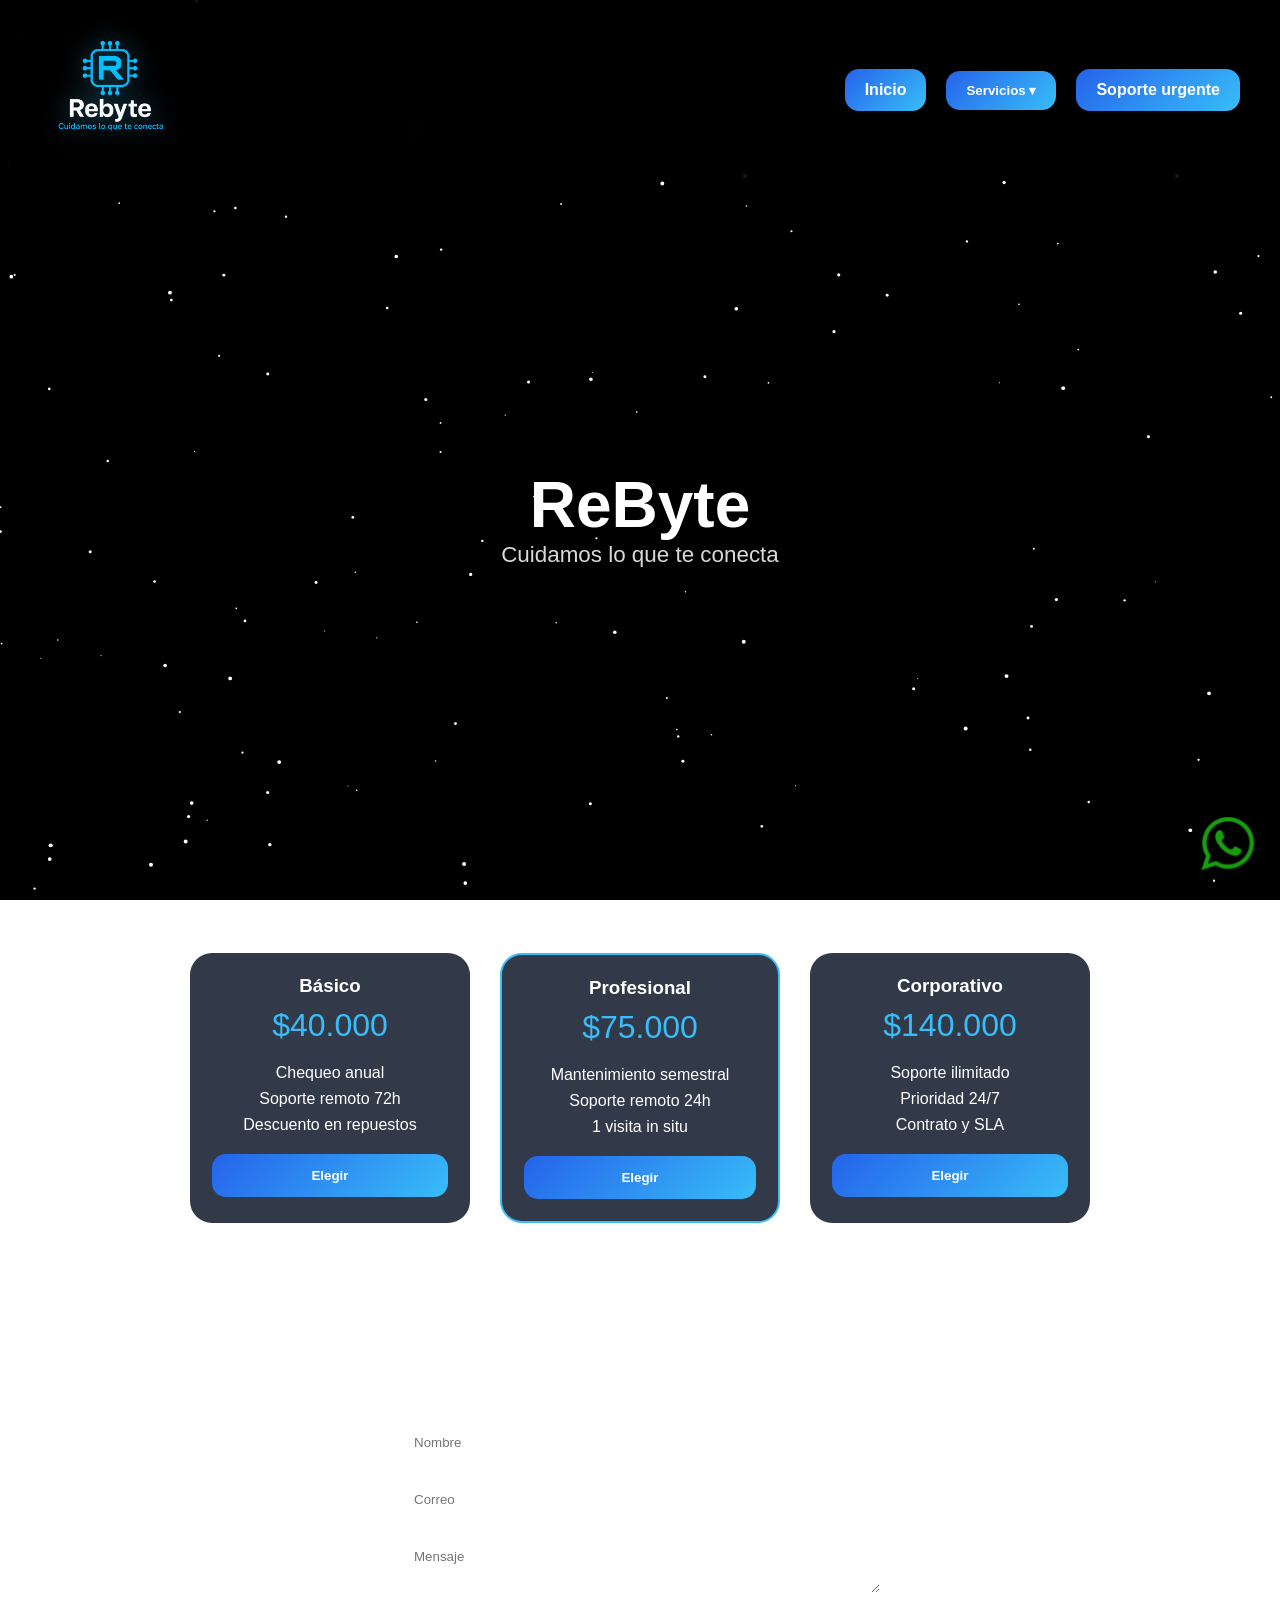
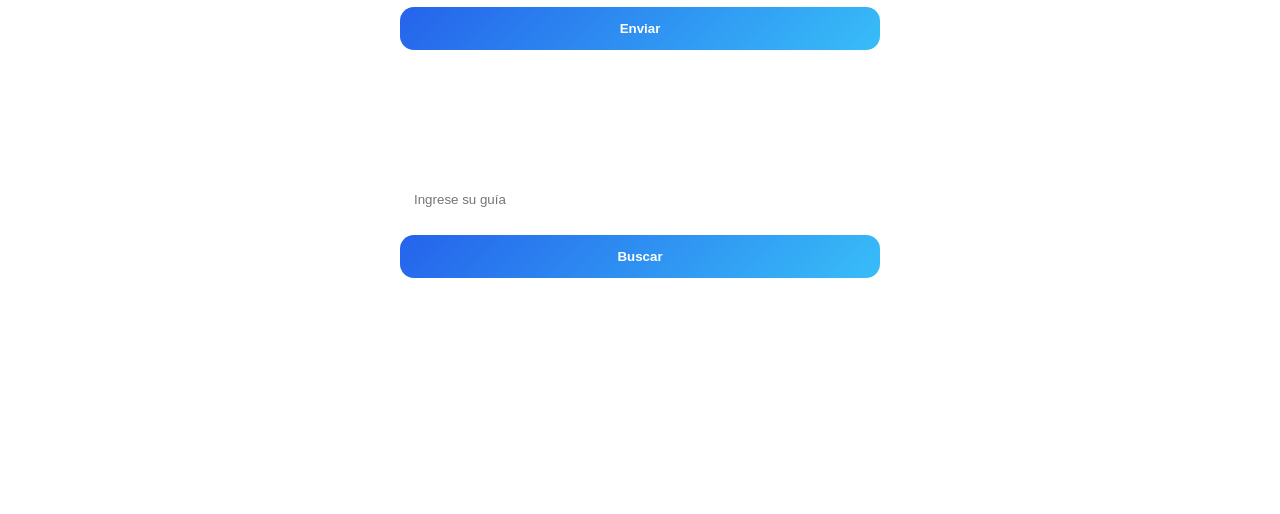
==== index.html @ 3ede8c84 "Actualización diseño 13" ====
<!DOCTYPE html>
<html lang="es">
<head>
  <meta charset="UTF-8">
  <title>ReByte | Soporte Técnico</title>
  <meta name="viewport" content="width=device-width, initial-scale=1.0">

  <!-- CSS -->
  <link rel="stylesheet" href="css/styles.css">
</head>

<!-- MODAL PLAN -->
<div id="planModal" class="modal">
  <div class="modal-content">
    <span class="close" onclick="closePlan()">&times;</span>

    <h2 id="planTitle"></h2>
    <p id="planDescription"></p>

    <ul id="planFeatures"></ul>

    <a id="planWhatsapp" class="btn modal-btn" target="_blank">
      Contactar por WhatsApp
    </a>
  </div>
</div>
<body>

  <!-- Fondo estrellas -->
  <canvas id="stars"></canvas>

  <!-- HEADER -->
  <header>
    <div class="logo-container">
      <img src="assets/img/logo.png" alt="ReByte logo" class="logo">
    </div>

    <nav class="nav">
      <a href="#inicio">Inicio</a>

      <div class="dropdown">
        <button class="dropbtn">Servicios ▾</button>
        <div class="dropdown-content">
          <a href="#planes">Planes</a>
          <a href="#contacto">Contacto</a>
        </div>
      </div>

      <a href="#contacto" class="btn-nav">Soporte urgente</a>
    </nav>
  </header>

  <!-- HERO -->
  <section class="hero" id="inicio">
    <h1>ReByte</h1>
    <p>Cuidamos lo que te conecta</p>
  </section>

  <!-- PLANES -->
  <section id="planes" class="planes">
    <h2>Planes</h2>

    <div class="planes-grid">
      <div class="plan-card">
        <h3>Básico</h3>
        <span class="price">$40.000</span>
        <ul>
          <li>Chequeo anual</li>
          <li>Soporte remoto 72h</li>
          <li>Descuento en repuestos</li>
        </ul>
        <button class="btn" onclick="openPlan('Básico')">Elegir</button>
      </div>

      <div class="plan-card destacado">
        <h3>Profesional</h3>
        <span class="price">$75.000</span>
        <ul>
          <li>Mantenimiento semestral</li>
          <li>Soporte remoto 24h</li>
          <li>1 visita in situ</li>
        </ul>
        <button class="btn" onclick="openPlan('Profesional')">Elegir</button>
        </div>

      <div class="plan-card">
        <h3>Corporativo</h3>
        <span class="price">$140.000</span>
        <ul>
          <li>Soporte ilimitado</li>
          <li>Prioridad 24/7</li>
          <li>Contrato y SLA</li>
        </ul>
        <button class="btn" onclick="openPlan('Corporativo')">Elegir</button>
      </div>
    </div>
  </section>

  <!-- CONTACTO -->
  <section id="contacto" class="contacto">
    <h2>Contáctanos</h2>
<form 
  class="contact-form"
  id="contactForm"
  action="https://script.google.com/macros/s/AKfycbznFZ5IXGr4qx4X-y6pjgLM0OGYSg2jkeQJlRvLf9Nww3wWNXOTwsejCGO0tAHYBpuh-A/exec"
  method="POST"
  target="hiddenFrame"
>
  <input type="text" name="nombre" placeholder="Nombre" required>
  <input type="email" name="correo" placeholder="Correo" required>
  <textarea name="mensaje" placeholder="Mensaje"></textarea>
  <button class="btn">Enviar</button>
</form>

<iframe name="hiddenFrame" style="display:none;"></iframe>

<div id="formRespuesta"></div>

<section class="contacto">
  <h2>Consultar mantenimiento</h2>

  <div class="contact-form">
    <input id="guiaInput" placeholder="Ingrese su guía">
    <button class="btn" onclick="buscarGuia()">Buscar</button>
  </div>

  <div id="resultadoGuia"></div>

  <!-- IFRAME INVISIBLE PARA CONSULTAR API -->
  <iframe id="apiFrame" style="display:none;"></iframe>

</section>



  </section>

<a href="https://wa.me/573125710763" 
   class="whatsapp-float" 
   target="_blank" 
   aria-label="WhatsApp">
  <img src="assets/img/whatsapp.png" alt="WhatsApp" width="55">
</a>



<footer class="site-footer">
  <p>© 2026 – Servicios tecnológicos | Automatización · Desarrollo · Soporte</p>
  <p>Bogotá – Colombia</p>
</footer>

  <!-- JS -->
  <script src="js/main.js"></script>
</body>
</html>
---- css/styles.css ----
* {
  margin: 0;
  padding: 0;
  box-sizing: border-box;
  font-family: 'Segoe UI', sans-serif;
}

html, body {
  background: transparent;
  color: white;
  overflow-x: hidden;
}

/* Fondo estrellas */

#stars {
  position: fixed;
  inset: 0;
  z-index: -1;   /* 🔥 ESTO ES CLAVE */
  pointer-events: none;
}



/* HEADER */
header {
  display: flex;
  justify-content: space-between;
  align-items: center;
  padding: 18px 40px;
  background: rgba(0,0,0,0.75);
  backdrop-filter: blur(12px);
  position: sticky;
  top: 0;
  z-index: 10;
}

.logo {
  height: 72px;
}

/* NAV */
.nav {
  display: flex;
  gap: 20px;
  align-items: center;
}

.nav a, .dropbtn {
  background: linear-gradient(135deg, #2563eb, #38bdf8);
  padding: 12px 20px;
  border-radius: 14px;
  color: white;
  text-decoration: none;
  border: none;
  cursor: pointer;
  font-weight: bold;
  transition: all .3s ease;
}

.nav a:hover, .dropbtn:hover {
  transform: translateY(-3px);
  box-shadow: 0 0 20px #38bdf8;
}

/* Dropdown */
.dropdown-content.show {
  display: block;
}

.dropdown-content {
  position: absolute;
  top: 55px;
  background: rgba(15,23,42,.95);
  border-radius: 14px;
  display: none;
  min-width: 160px;
  overflow: hidden;
}

.dropdown-content a {
  display: block;
  padding: 12px;
  background: none;
}

.dropdown:hover .dropdown-content {
  display: block;
}

/* HERO */
.hero {
  min-height: 75vh;
  display: flex;
  flex-direction: column;
  justify-content: center;
  align-items: center;
  text-align: center;
}

.hero h1 {
  font-size: 4rem;
}

.hero p {
  font-size: 1.4rem;
  opacity: .85;
}

/* PLANES */
.planes {
  padding: 70px 40px;
  text-align: center;
}

.planes-grid {
  display: flex;
  gap: 30px;
  justify-content: center;
  flex-wrap: wrap;
}

.plan-card {
  background: rgba(15,23,42,.85);
  padding: 22px;
  width: 280px;
  border-radius: 22px;
  transition: all .3s ease;
}

.plan-card:hover {
  transform: translateY(-10px);
  box-shadow: 0 0 40px rgba(56,189,248,.5);
}

.destacado {
  border: 2px solid #38bdf8;
}

.price {
  display: block;
  font-size: 2rem;
  color: #38bdf8;
  margin: 10px 0;
}

.plan-card ul {
  list-style: none;
  margin: 20px 0;
}

.plan-card li {
  margin: 8px 0;
}

/* BOTÓN */
.btn {
  width: 100%;
  padding: 14px;
  border-radius: 14px;
  border: none;
  background: linear-gradient(135deg, #2563eb, #38bdf8);
  color: white;
  font-weight: bold;
  cursor: pointer;
  transition: all .3s ease;
}

.btn:hover {
  transform: scale(1.05);
  box-shadow: 0 0 25px #38bdf8;
}

/* CONTACTO */
.contacto {
  padding: 100px 40px;
  text-align: center;
}

.contact-form {
  max-width: 480px;
  margin: auto;
  display: flex;
  flex-direction: column;
  gap: 14px;
}

input, textarea {
  padding: 14px;
  border-radius: 10px;
  border: none;
}

/* WhatsApp */
.whatsapp {
  position: fixed;
  bottom: 30px;
  right: 30px;
  background: #25D366;
  color: white;
  padding: 18px;
  border-radius: 50%;
  text-decoration: none;
  font-size: 22px;
  box-shadow: 0 0 20px #25D366;
}
header,
section,
.hero,
.planes,
.contacto {
  position: relative;
  z-index: 1;
}
.logo {
  height: 140px;
  width: auto;
  filter: drop-shadow(0 0 12px rgba(56,189,248,.5));
}

/* ===== MODAL PLAN ===== */
.modal {
  position: fixed;
  inset: 0;
  background: rgba(0,0,0,.55);
  backdrop-filter: blur(6px);
  display: none;
  align-items: center;
  justify-content: center;
  z-index: 20;
}

.modal-content {
  background: rgba(15,23,42,.9);
  border-radius: 22px;
  padding: 35px;
  width: 90%;
  max-width: 420px;
  box-shadow: 0 0 40px rgba(56,189,248,.4);
  animation: modalIn .3s ease;
}

@keyframes modalIn {
  from {
    transform: scale(.9);
    opacity: 0;
  }
  to {
    transform: scale(1);
    opacity: 1;
  }
}

.modal-content h2 {
  margin-bottom: 10px;
}

.modal-content p {
  opacity: .85;
  margin-bottom: 15px;
}

.modal-content ul {
  list-style: none;
  margin-bottom: 20px;
}

.modal-content li {
  margin: 6px 0;
}

.close {
  position: absolute;
  top: 18px;
  right: 22px;
  font-size: 26px;
  cursor: pointer;
}

.modal-btn {
  text-align: center;
  display: block;
}
.plan-desc {
  font-size: 0.95rem;
  opacity: 0.85;
  margin: 10px 0 15px;
}
.wa-tooltip {
  position: absolute;
  right: 60px;
  background: #111;
  color: #fff;
  padding: 6px 10px;
  border-radius: 6px;
  font-size: 0.8rem;
  white-space: nowrap;
  opacity: 0;
  pointer-events: none;
  transition: opacity 0.3s ease;
}

.whatsapp-float {
  position: fixed;
  bottom: 25px;
  right: 25px;
  z-index: 9999;          /* 🔑 por encima de TODO */
  pointer-events: auto;  /* 🔑 permite click */
}
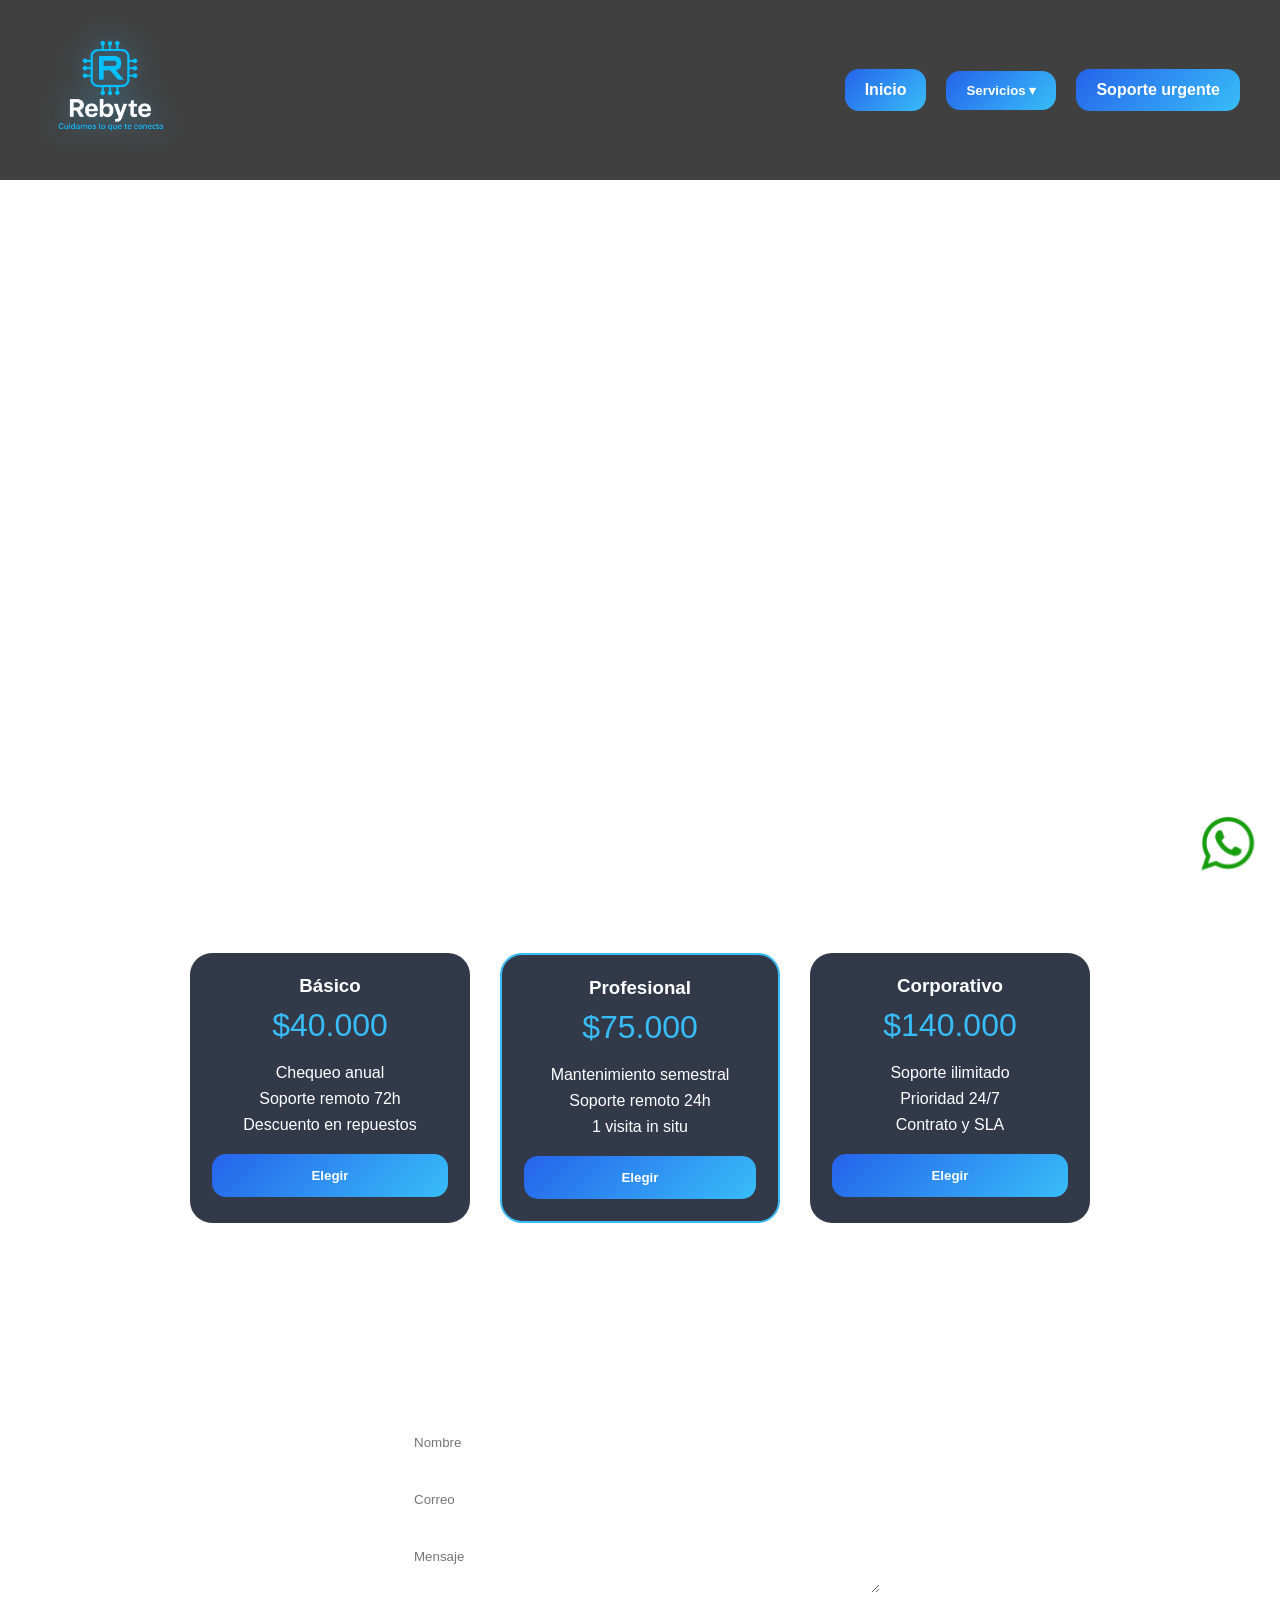
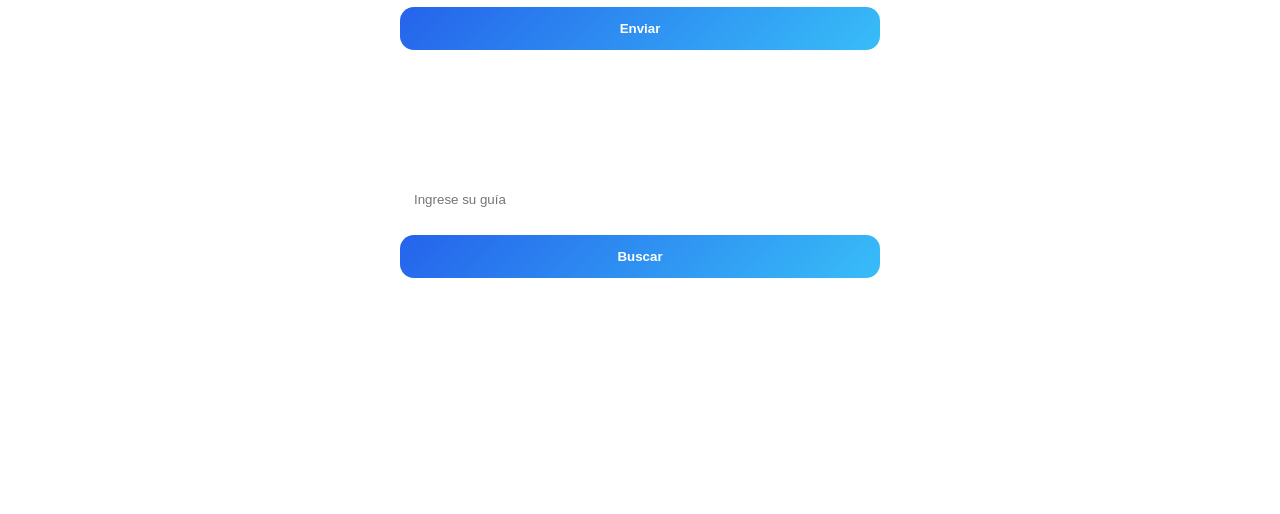
==== commit 00036bd3: "Actualización diseño 13" ====
--- a/index.html
+++ b/index.html
@@ -22,6 +22,19 @@
     <a id="planWhatsapp" class="btn modal-btn" target="_blank">
       Contactar por WhatsApp
     </a>
+  </div>
+</div>
+<!-- MODAL CONFIRMACION -->
+<div id="confirmModal" class="modal">
+  <div class="modal-content">
+    <span class="close" onclick="closeConfirm()">&times;</span>
+
+    <h2>✅ Solicitud recibida</h2>
+    <p>Guarda tu número de guía:</p>
+
+    <h3 id="guiaGenerada" style="margin:15px 0;color:#38bdf8;"></h3>
+
+    <button class="btn" onclick="copiarGuia()">📋 Copiar guía</button>
   </div>
 </div>
 <body>
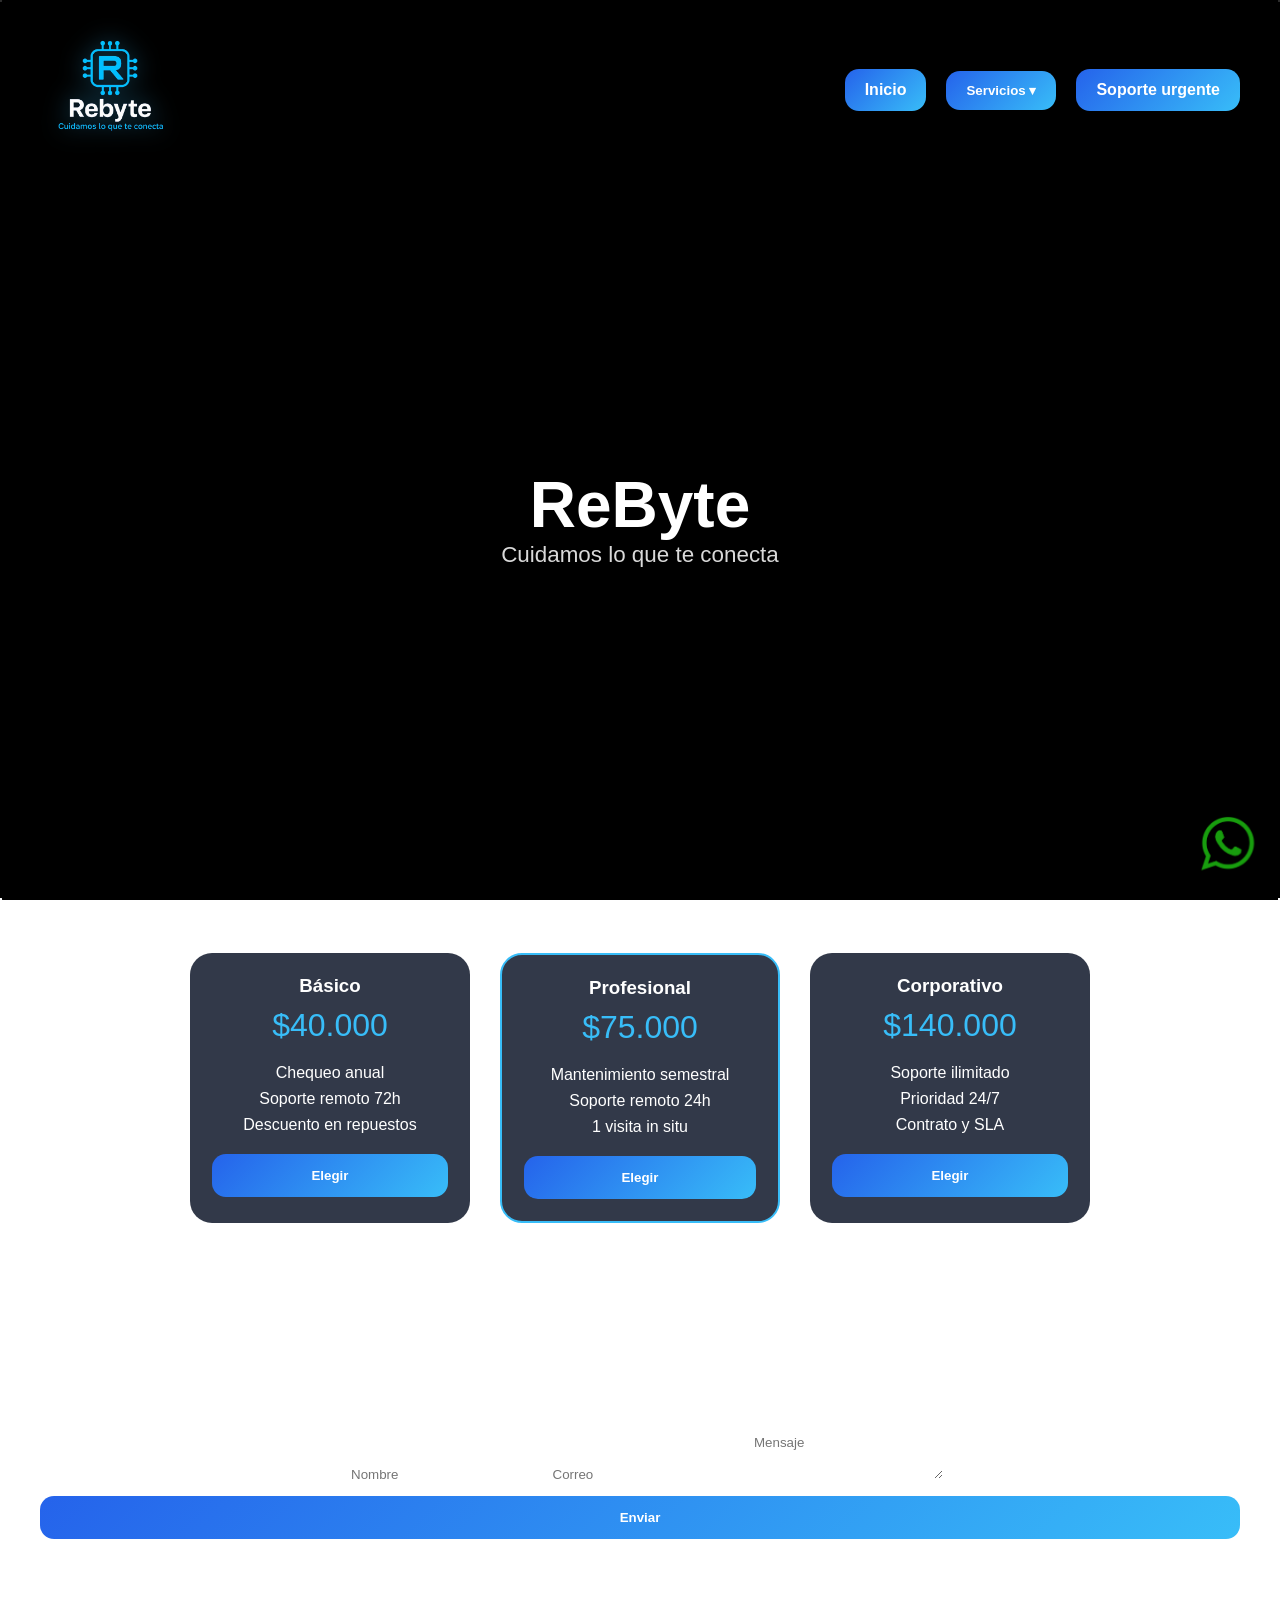
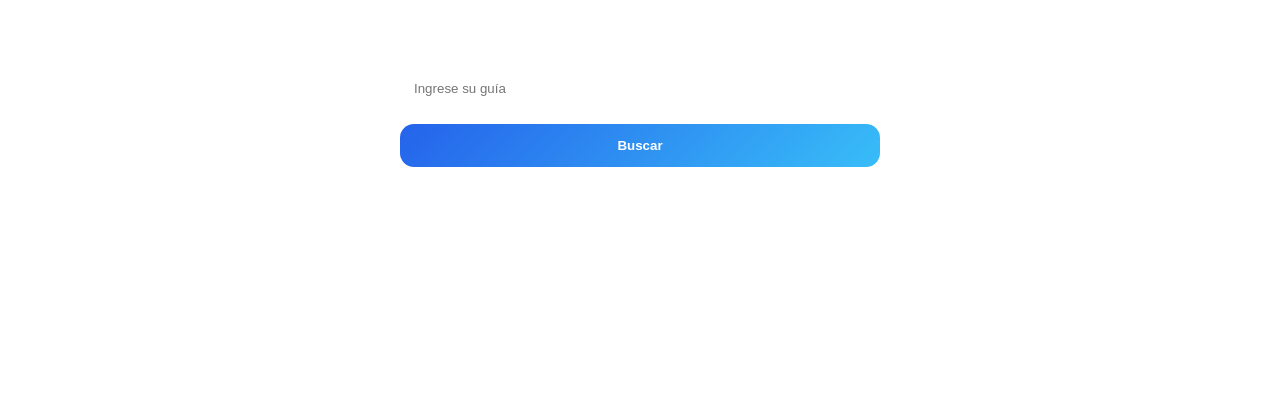
==== commit ca12136c: "Actualización diseño 13" ====
--- a/index.html
+++ b/index.html
@@ -112,10 +112,9 @@
   <!-- CONTACTO -->
   <section id="contacto" class="contacto">
     <h2>Contáctanos</h2>
-<form 
-  class="contact-form"
+<form
   id="contactForm"
-  action="https://script.google.com/macros/s/AKfycbznFZ5IXGr4qx4X-y6pjgLM0OGYSg2jkeQJlRvLf9Nww3wWNXOTwsejCGO0tAHYBpuh-A/exec"
+  action="https://script.google.com/macros/s/AKfycbzrvmO2bQUXWSl6nrnaFrDhIBI06cMwW_UceYq3U0QqjHVqh2IMPzeEzlF4TuCtxEN8mw/exec"
   method="POST"
   target="hiddenFrame"
 >
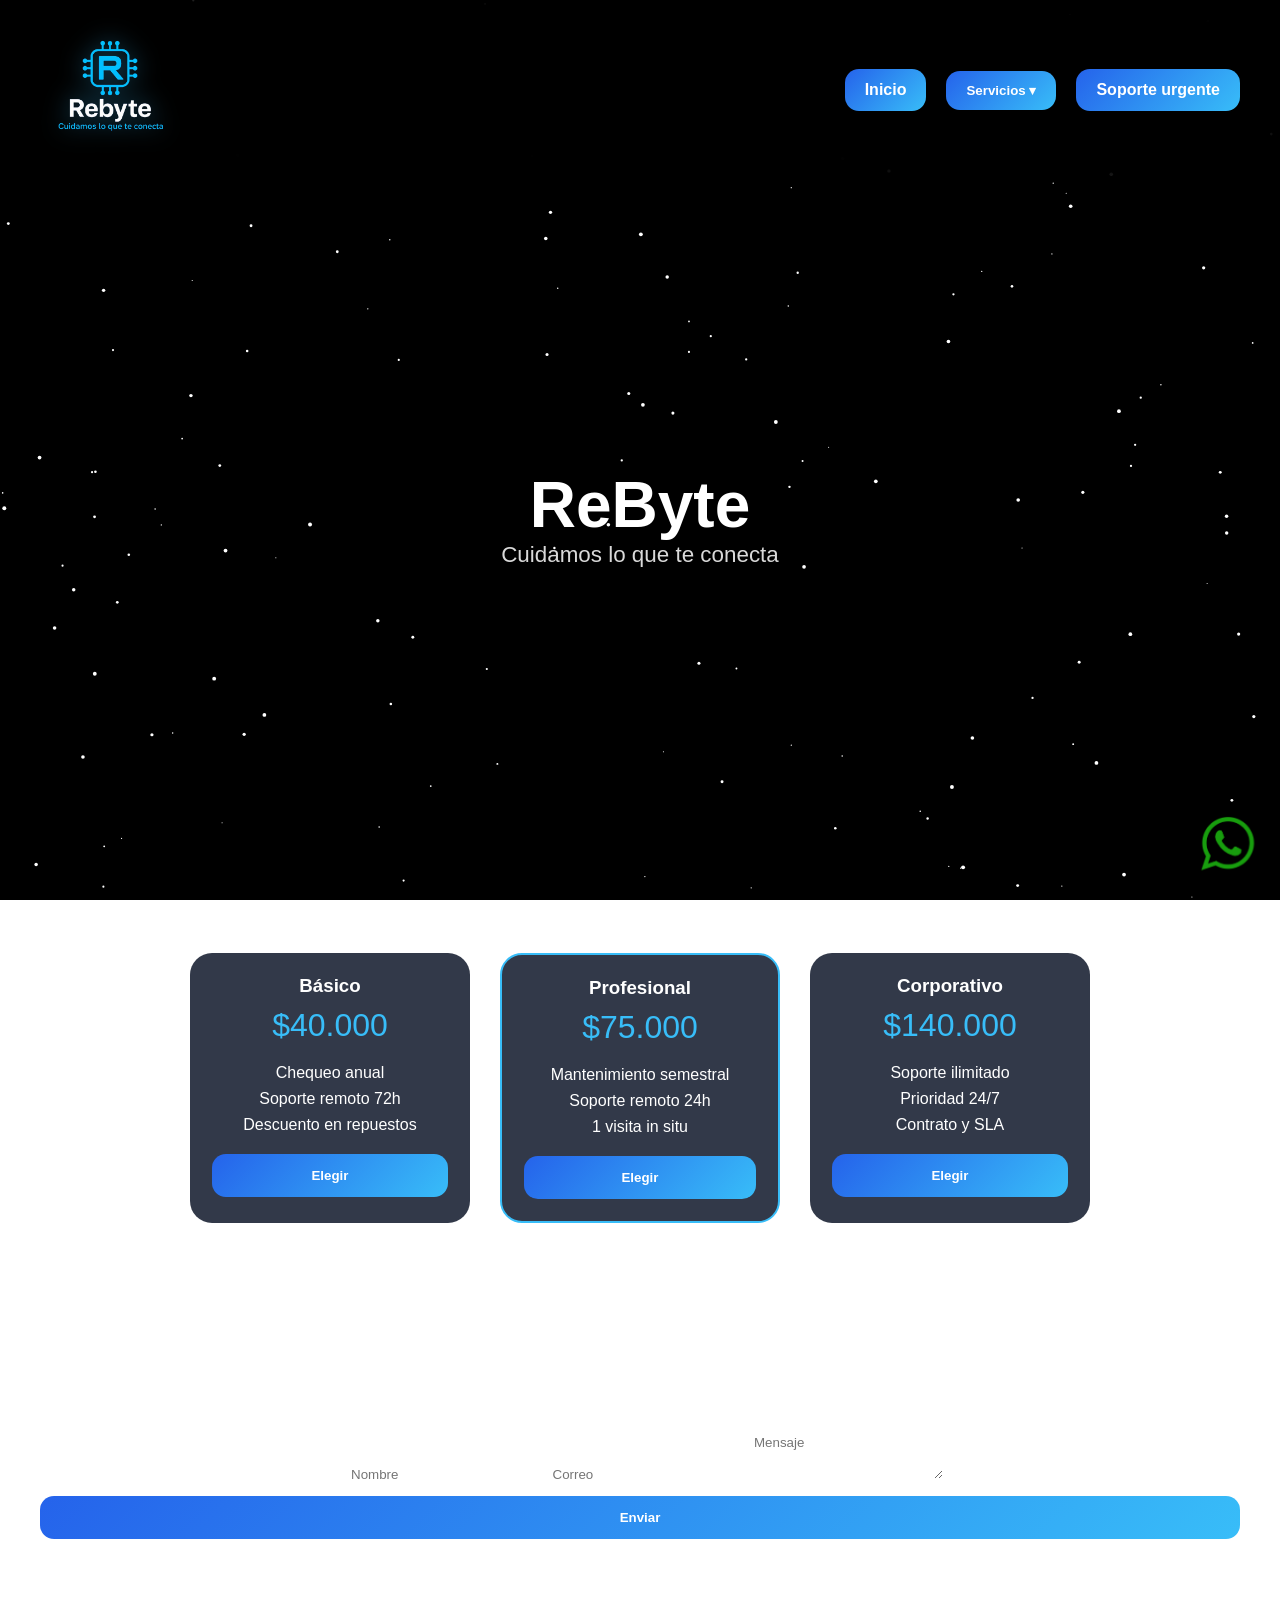
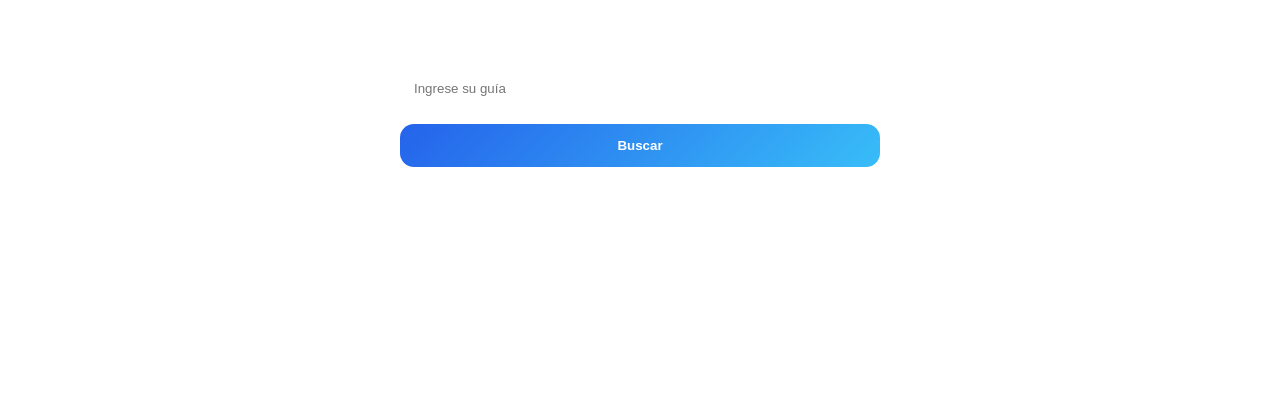
==== commit 7505de25: "fix formulario definitivo" ====
--- a/index.html
+++ b/index.html
@@ -112,7 +112,7 @@
   <!-- CONTACTO -->
   <section id="contacto" class="contacto">
     <h2>Contáctanos</h2>
-<form
+<form 
   id="contactForm"
   action="https://script.google.com/macros/s/AKfycbzrvmO2bQUXWSl6nrnaFrDhIBI06cMwW_UceYq3U0QqjHVqh2IMPzeEzlF4TuCtxEN8mw/exec"
   method="POST"
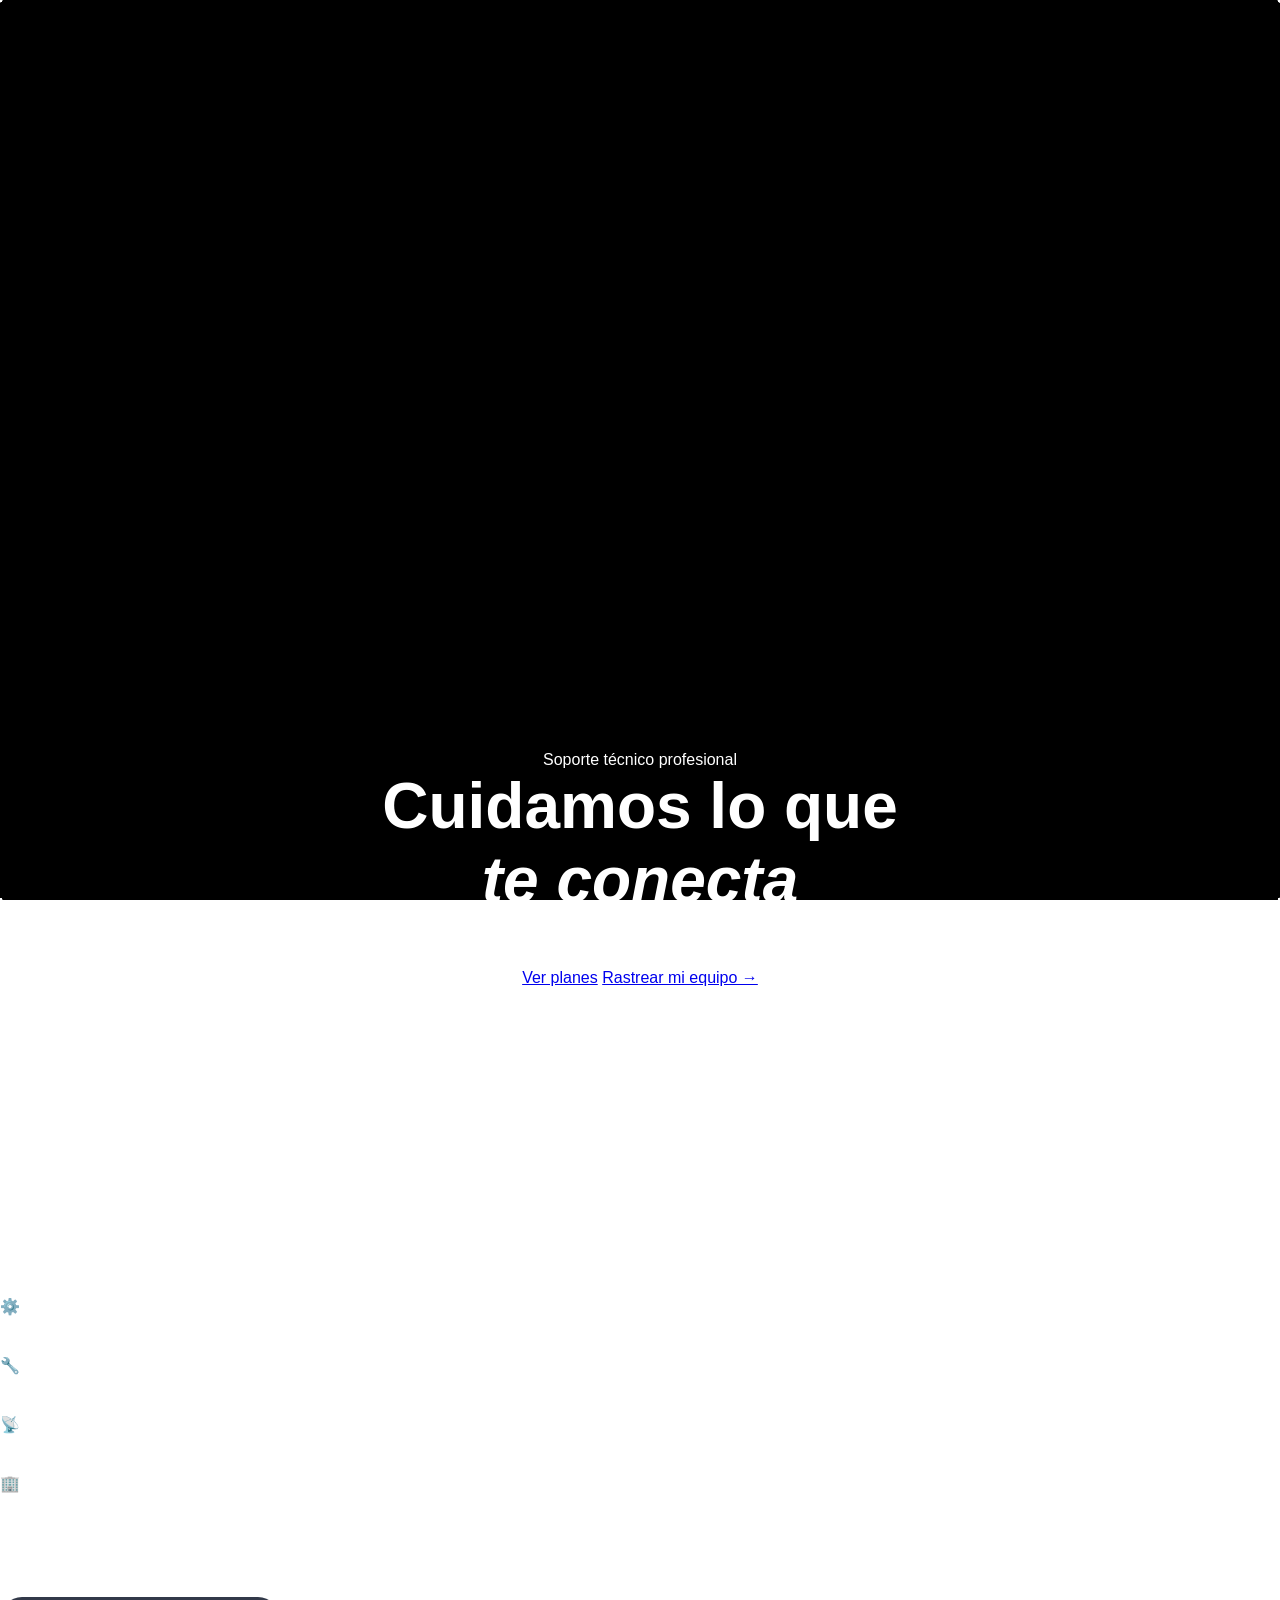
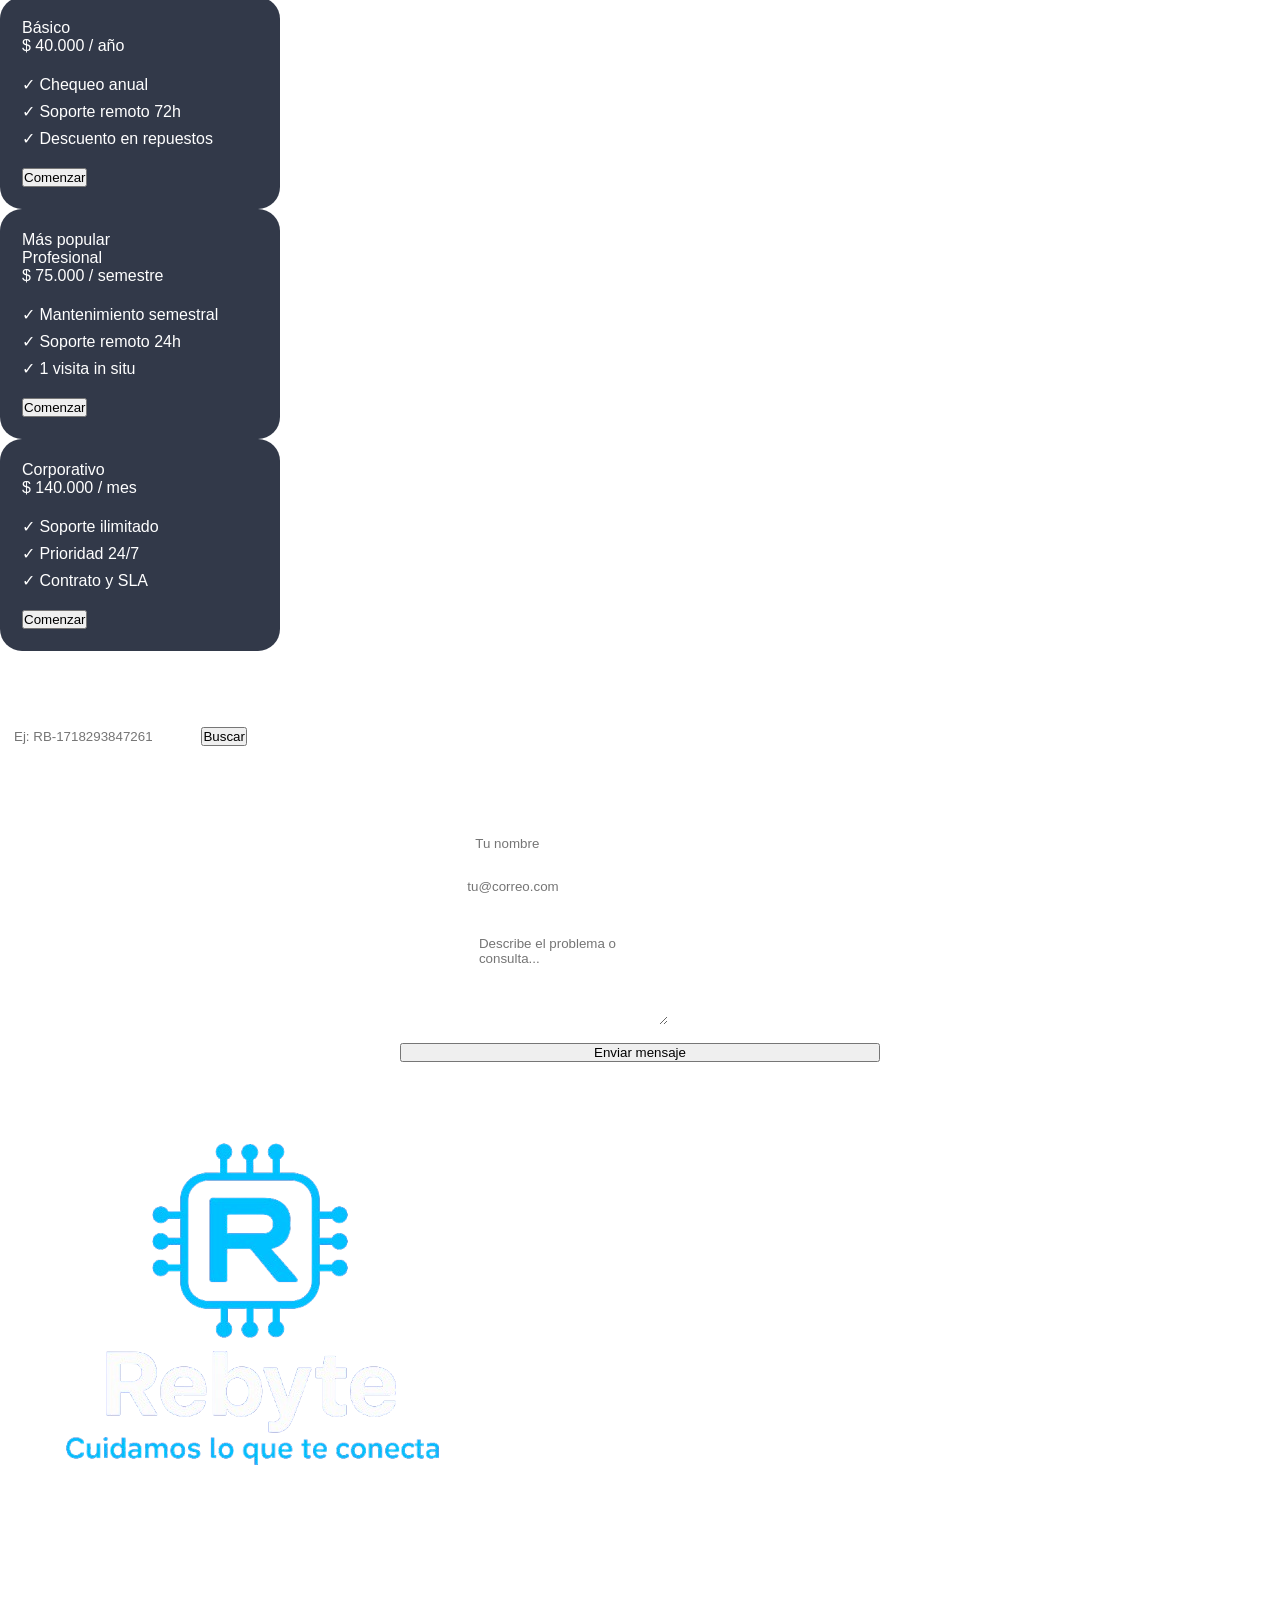
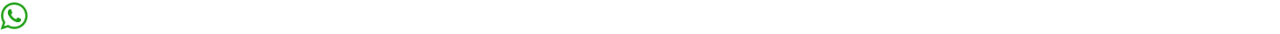
==== commit dc18363a: "rediseño página principal" ====
--- a/index.html
+++ b/index.html
@@ -2,166 +2,273 @@
 <html lang="es">
 <head>
   <meta charset="UTF-8">
-  <title>ReByte | Soporte Técnico</title>
   <meta name="viewport" content="width=device-width, initial-scale=1.0">
-
-  <!-- CSS -->
+  <title>Rebyte — Soporte Técnico Profesional</title>
+  <link rel="icon" type="image/png" href="assets/img/logo.png">
+  <link rel="preconnect" href="https://fonts.googleapis.com">
+  <link href="https://fonts.googleapis.com/css2?family=Syne:wght@400;600;700;800&family=DM+Sans:ital,wght@0,300;0,400;0,500;1,300&display=swap" rel="stylesheet">
   <link rel="stylesheet" href="css/styles.css">
 </head>
-
-<!-- MODAL PLAN -->
-<div id="planModal" class="modal">
-  <div class="modal-content">
-    <span class="close" onclick="closePlan()">&times;</span>
-
+<body>
+
+<!-- ==================== MODALS ==================== -->
+<div id="planModal" class="modal" role="dialog" aria-modal="true">
+  <div class="modal-backdrop" onclick="closePlan()"></div>
+  <div class="modal-panel">
+    <button class="modal-close" onclick="closePlan()" aria-label="Cerrar">✕</button>
+    <div class="modal-tag">Plan seleccionado</div>
     <h2 id="planTitle"></h2>
-    <p id="planDescription"></p>
-
-    <ul id="planFeatures"></ul>
-
-    <a id="planWhatsapp" class="btn modal-btn" target="_blank">
-      Contactar por WhatsApp
+    <p id="planDescription" class="modal-desc"></p>
+    <ul id="planFeatures" class="modal-features"></ul>
+    <a id="planWhatsapp" class="cta-btn modal-cta" target="_blank" rel="noopener">
+      <span>Contactar por WhatsApp</span>
+      <svg width="18" height="18" viewBox="0 0 24 24" fill="currentColor"><path d="M17.472 14.382c-.297-.149-1.758-.867-2.03-.967-.273-.099-.471-.148-.67.15-.197.297-.767.966-.94 1.164-.173.199-.347.223-.644.075-.297-.15-1.255-.463-2.39-1.475-.883-.788-1.48-1.761-1.653-2.059-.173-.297-.018-.458.13-.606.134-.133.298-.347.446-.52.149-.174.198-.298.298-.497.099-.198.05-.371-.025-.52-.075-.149-.669-1.612-.916-2.207-.242-.579-.487-.5-.669-.51-.173-.008-.371-.01-.57-.01-.198 0-.52.074-.792.372-.272.297-1.04 1.016-1.04 2.479 0 1.462 1.065 2.875 1.213 3.074.149.198 2.096 3.2 5.077 4.487.709.306 1.262.489 1.694.625.712.227 1.36.195 1.871.118.571-.085 1.758-.719 2.006-1.413.248-.694.248-1.289.173-1.413-.074-.124-.272-.198-.57-.347z"/><path d="M12 0C5.373 0 0 5.373 0 12c0 2.139.564 4.146 1.549 5.878L.057 23.5l5.773-1.513A11.942 11.942 0 0012 24c6.627 0 12-5.373 12-12S18.627 0 12 0zm0 21.818a9.818 9.818 0 01-5.007-1.371l-.36-.214-3.427.898.916-3.337-.234-.374A9.82 9.82 0 012.182 12c0-5.42 4.398-9.818 9.818-9.818 5.42 0 9.818 4.398 9.818 9.818 0 5.42-4.398 9.818-9.818 9.818z"/></svg>
     </a>
   </div>
 </div>
-<!-- MODAL CONFIRMACION -->
-<div id="confirmModal" class="modal">
-  <div class="modal-content">
-    <span class="close" onclick="closeConfirm()">&times;</span>
-
-    <h2>✅ Solicitud recibida</h2>
-    <p>Guarda tu número de guía:</p>
-
-    <h3 id="guiaGenerada" style="margin:15px 0;color:#38bdf8;"></h3>
-
-    <button class="btn" onclick="copiarGuia()">📋 Copiar guía</button>
+
+<div id="confirmModal" class="modal" role="dialog" aria-modal="true">
+  <div class="modal-backdrop" onclick="closeConfirm()"></div>
+  <div class="modal-panel modal-panel--confirm">
+    <button class="modal-close" onclick="closeConfirm()" aria-label="Cerrar">✕</button>
+    <div class="confirm-icon">✓</div>
+    <h2>Solicitud recibida</h2>
+    <p class="modal-desc">Guarda tu número de guía para hacer seguimiento:</p>
+    <div class="guia-display">
+      <span id="guiaGenerada"></span>
+    </div>
+    <button class="cta-btn" onclick="copiarGuia()">
+      <span>Copiar número de guía</span>
+    </button>
   </div>
 </div>
-<body>
-
-  <!-- Fondo estrellas -->
+
+<!-- ==================== HEADER ==================== -->
+<header id="header">
+  <a href="#inicio" class="header-logo">
+    <img src="assets/img/logo.png" alt="Rebyte">
+    <span>Rebyte</span>
+  </a>
+
+  <nav class="nav" id="nav">
+    <a href="#inicio" class="nav-link">Inicio</a>
+    <a href="#servicios" class="nav-link">Servicios</a>
+    <a href="#planes" class="nav-link">Planes</a>
+    <a href="#seguimiento" class="nav-link">Seguimiento</a>
+    <a href="#contacto" class="nav-link">Contacto</a>
+  </nav>
+
+  <a href="https://wa.me/573125710763" class="header-cta" target="_blank" rel="noopener">
+    Soporte urgente
+  </a>
+
+  <button class="nav-toggle" id="navToggle" aria-label="Menú">
+    <span></span><span></span><span></span>
+  </button>
+</header>
+
+<!-- ==================== HERO ==================== -->
+<section class="hero" id="inicio">
   <canvas id="stars"></canvas>
 
-  <!-- HEADER -->
-  <header>
-    <div class="logo-container">
-      <img src="assets/img/logo.png" alt="ReByte logo" class="logo">
-    </div>
-
-    <nav class="nav">
-      <a href="#inicio">Inicio</a>
-
-      <div class="dropdown">
-        <button class="dropbtn">Servicios ▾</button>
-        <div class="dropdown-content">
-          <a href="#planes">Planes</a>
-          <a href="#contacto">Contacto</a>
+  <div class="hero-content">
+    <div class="hero-eyebrow">Soporte técnico profesional</div>
+    <h1 class="hero-title">
+      Cuidamos lo que<br><em>te conecta</em>
+    </h1>
+    <p class="hero-sub">Diagnóstico, mantenimiento y reparación de equipos.<br>Rápido, confiable, con garantía.</p>
+    <div class="hero-actions">
+      <a href="#planes" class="cta-btn">Ver planes</a>
+      <a href="#seguimiento" class="cta-ghost">Rastrear mi equipo →</a>
+    </div>
+  </div>
+
+  <div class="hero-stats">
+    <div class="stat">
+      <span class="stat-num">+500</span>
+      <span class="stat-label">equipos reparados</span>
+    </div>
+    <div class="stat-divider"></div>
+    <div class="stat">
+      <span class="stat-num">98%</span>
+      <span class="stat-label">satisfacción</span>
+    </div>
+    <div class="stat-divider"></div>
+    <div class="stat">
+      <span class="stat-num">24h</span>
+      <span class="stat-label">respuesta garantizada</span>
+    </div>
+  </div>
+</section>
+
+<!-- ==================== SERVICIOS ==================== -->
+<section id="servicios" class="section services-section">
+  <div class="section-header">
+    <span class="section-tag">Lo que hacemos</span>
+    <h2>Servicios</h2>
+    <p>Soluciones técnicas para personas y empresas</p>
+  </div>
+
+  <div class="services-grid">
+    <div class="service-card">
+      <div class="service-icon">⚙️</div>
+      <h3>Mantenimiento</h3>
+      <p>Limpieza, optimización y diagnóstico preventivo para prolongar la vida de tus equipos.</p>
+    </div>
+    <div class="service-card">
+      <div class="service-icon">🔧</div>
+      <h3>Reparación</h3>
+      <p>Cambio de pantallas, baterías, teclados y componentes internos con garantía incluida.</p>
+    </div>
+    <div class="service-card">
+      <div class="service-icon">📡</div>
+      <h3>Soporte remoto</h3>
+      <p>Asistencia en tiempo real desde cualquier lugar. Sin necesidad de desplazarte.</p>
+    </div>
+    <div class="service-card">
+      <div class="service-icon">🏢</div>
+      <h3>Corporativo</h3>
+      <p>Gestión de infraestructura IT para empresas con SLA garantizado y reporte mensual.</p>
+    </div>
+  </div>
+</section>
+
+<!-- ==================== PLANES ==================== -->
+<section id="planes" class="section plans-section">
+  <div class="section-header">
+    <span class="section-tag">Precios</span>
+    <h2>Elige tu plan</h2>
+    <p>Sin sorpresas. Sin letra pequeña.</p>
+  </div>
+
+  <div class="plans-grid">
+
+    <div class="plan-card">
+      <div class="plan-header">
+        <span class="plan-name">Básico</span>
+        <div class="plan-price">
+          <span class="plan-currency">$</span>
+          <span class="plan-amount">40.000</span>
+          <span class="plan-period">/ año</span>
         </div>
       </div>
-
-      <a href="#contacto" class="btn-nav">Soporte urgente</a>
-    </nav>
-  </header>
-
-  <!-- HERO -->
-  <section class="hero" id="inicio">
-    <h1>ReByte</h1>
-    <p>Cuidamos lo que te conecta</p>
-  </section>
-
-  <!-- PLANES -->
-  <section id="planes" class="planes">
-    <h2>Planes</h2>
-
-    <div class="planes-grid">
-      <div class="plan-card">
-        <h3>Básico</h3>
-        <span class="price">$40.000</span>
-        <ul>
-          <li>Chequeo anual</li>
-          <li>Soporte remoto 72h</li>
-          <li>Descuento en repuestos</li>
-        </ul>
-        <button class="btn" onclick="openPlan('Básico')">Elegir</button>
-      </div>
-
-      <div class="plan-card destacado">
-        <h3>Profesional</h3>
-        <span class="price">$75.000</span>
-        <ul>
-          <li>Mantenimiento semestral</li>
-          <li>Soporte remoto 24h</li>
-          <li>1 visita in situ</li>
-        </ul>
-        <button class="btn" onclick="openPlan('Profesional')">Elegir</button>
+      <ul class="plan-features">
+        <li><span class="check">✓</span> Chequeo anual</li>
+        <li><span class="check">✓</span> Soporte remoto 72h</li>
+        <li><span class="check">✓</span> Descuento en repuestos</li>
+      </ul>
+      <button class="plan-btn" onclick="openPlan('Básico')">Comenzar</button>
+    </div>
+
+    <div class="plan-card plan-card--featured">
+      <div class="plan-badge">Más popular</div>
+      <div class="plan-header">
+        <span class="plan-name">Profesional</span>
+        <div class="plan-price">
+          <span class="plan-currency">$</span>
+          <span class="plan-amount">75.000</span>
+          <span class="plan-period">/ semestre</span>
         </div>
-
-      <div class="plan-card">
-        <h3>Corporativo</h3>
-        <span class="price">$140.000</span>
-        <ul>
-          <li>Soporte ilimitado</li>
-          <li>Prioridad 24/7</li>
-          <li>Contrato y SLA</li>
-        </ul>
-        <button class="btn" onclick="openPlan('Corporativo')">Elegir</button>
-      </div>
-    </div>
-  </section>
-
-  <!-- CONTACTO -->
-  <section id="contacto" class="contacto">
+      </div>
+      <ul class="plan-features">
+        <li><span class="check">✓</span> Mantenimiento semestral</li>
+        <li><span class="check">✓</span> Soporte remoto 24h</li>
+        <li><span class="check">✓</span> 1 visita in situ</li>
+      </ul>
+      <button class="plan-btn plan-btn--featured" onclick="openPlan('Profesional')">Comenzar</button>
+    </div>
+
+    <div class="plan-card">
+      <div class="plan-header">
+        <span class="plan-name">Corporativo</span>
+        <div class="plan-price">
+          <span class="plan-currency">$</span>
+          <span class="plan-amount">140.000</span>
+          <span class="plan-period">/ mes</span>
+        </div>
+      </div>
+      <ul class="plan-features">
+        <li><span class="check">✓</span> Soporte ilimitado</li>
+        <li><span class="check">✓</span> Prioridad 24/7</li>
+        <li><span class="check">✓</span> Contrato y SLA</li>
+      </ul>
+      <button class="plan-btn" onclick="openPlan('Corporativo')">Comenzar</button>
+    </div>
+
+  </div>
+</section>
+
+<!-- ==================== SEGUIMIENTO ==================== -->
+<section id="seguimiento" class="section tracking-section">
+  <div class="tracking-inner">
+    <div class="tracking-text">
+      <span class="section-tag">Transparencia total</span>
+      <h2>Rastrea tu equipo</h2>
+      <p>Ingresa tu número de guía y consulta el estado de tu servicio en tiempo real.</p>
+    </div>
+    <div class="tracking-form">
+      <div class="search-box">
+        <input id="guiaInput" type="text" placeholder="Ej: RB-1718293847261" autocomplete="off">
+        <button onclick="buscarGuia()">Buscar</button>
+      </div>
+      <div id="resultadoGuia" class="tracking-result"></div>
+    </div>
+  </div>
+</section>
+
+<!-- ==================== CONTACTO ==================== -->
+<section id="contacto" class="section contact-section">
+  <div class="section-header">
+    <span class="section-tag">Hablemos</span>
     <h2>Contáctanos</h2>
-<form 
-  id="contactForm"
-  action="https://script.google.com/macros/s/AKfycbzrvmO2bQUXWSl6nrnaFrDhIBI06cMwW_UceYq3U0QqjHVqh2IMPzeEzlF4TuCtxEN8mw/exec"
-  method="POST"
-  target="hiddenFrame"
->
-  <input type="text" name="nombre" placeholder="Nombre" required>
-  <input type="email" name="correo" placeholder="Correo" required>
-  <textarea name="mensaje" placeholder="Mensaje"></textarea>
-  <button class="btn">Enviar</button>
-</form>
-
-<iframe name="hiddenFrame" style="display:none;"></iframe>
-
-<div id="formRespuesta"></div>
-
-<section class="contacto">
-  <h2>Consultar mantenimiento</h2>
-
-  <div class="contact-form">
-    <input id="guiaInput" placeholder="Ingrese su guía">
-    <button class="btn" onclick="buscarGuia()">Buscar</button>
-  </div>
-
-  <div id="resultadoGuia"></div>
-
-  <!-- IFRAME INVISIBLE PARA CONSULTAR API -->
-  <iframe id="apiFrame" style="display:none;"></iframe>
-
-</section>
-
-
-
-  </section>
-
-<a href="https://wa.me/573125710763" 
-   class="whatsapp-float" 
-   target="_blank" 
-   aria-label="WhatsApp">
-  <img src="assets/img/whatsapp.png" alt="WhatsApp" width="55">
+    <p>Cuéntanos tu problema y te respondemos lo antes posible.</p>
+  </div>
+
+  <form
+    id="contactForm"
+    class="contact-form"
+    action="https://script.google.com/macros/s/AKfycbzrvmO2bQUXWSl6nrnaFrDhIBI06cMwW_UceYq3U0QqjHVqh2IMPzeEzlF4TuCtxEN8mw/exec"
+    method="POST"
+    target="hiddenFrame"
+  >
+    <div class="form-row">
+      <div class="form-group">
+        <label for="nombre">Nombre</label>
+        <input type="text" id="nombre" name="nombre" placeholder="Tu nombre" required>
+      </div>
+      <div class="form-group">
+        <label for="correo">Correo</label>
+        <input type="email" id="correo" name="correo" placeholder="tu@correo.com" required>
+      </div>
+    </div>
+    <div class="form-group">
+      <label for="mensaje">Mensaje</label>
+      <textarea id="mensaje" name="mensaje" placeholder="Describe el problema o consulta..." rows="5"></textarea>
+    </div>
+    <button type="submit" class="cta-btn form-submit">
+      <span>Enviar mensaje</span>
+    </button>
+  </form>
+  <iframe name="hiddenFrame" style="display:none;"></iframe>
+</section>
+
+<!-- ==================== FOOTER ==================== -->
+<footer class="footer">
+  <div class="footer-inner">
+    <div class="footer-brand">
+      <img src="assets/img/logo.png" alt="Rebyte" class="footer-logo">
+      <span>Rebyte</span>
+    </div>
+    <p class="footer-tagline">Cuidamos lo que te conecta</p>
+    <p class="footer-copy">© 2026 Rebyte — Bogotá, Colombia</p>
+  </div>
+</footer>
+
+<!-- ==================== WHATSAPP ==================== -->
+<a href="https://wa.me/573125710763" class="wa-float" target="_blank" rel="noopener" aria-label="WhatsApp">
+  <img src="assets/img/whatsapp.png" alt="WhatsApp" width="28" height="28">
 </a>
 
-
-
-<footer class="site-footer">
-  <p>© 2026 – Servicios tecnológicos | Automatización · Desarrollo · Soporte</p>
-  <p>Bogotá – Colombia</p>
-</footer>
-
-  <!-- JS -->
-  <script src="js/main.js"></script>
+<script src="js/main.js"></script>
 </body>
 </html>
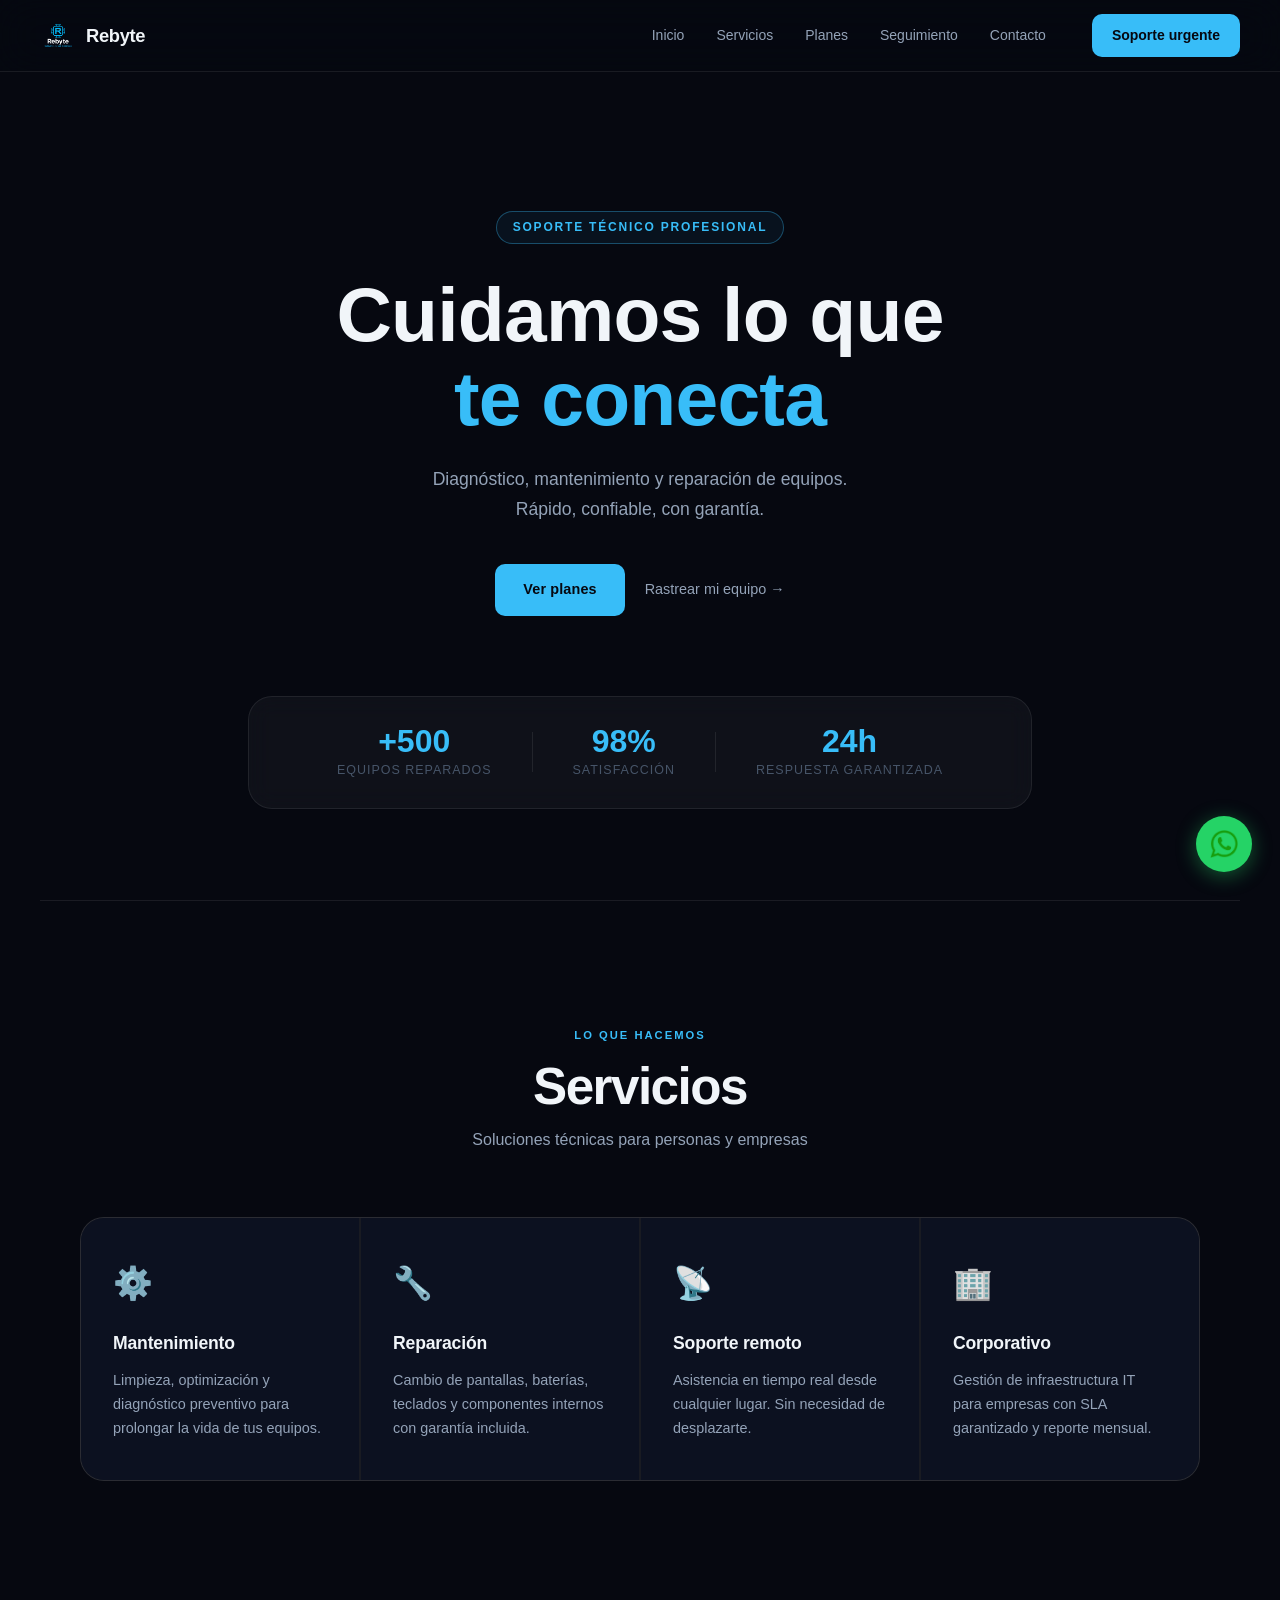
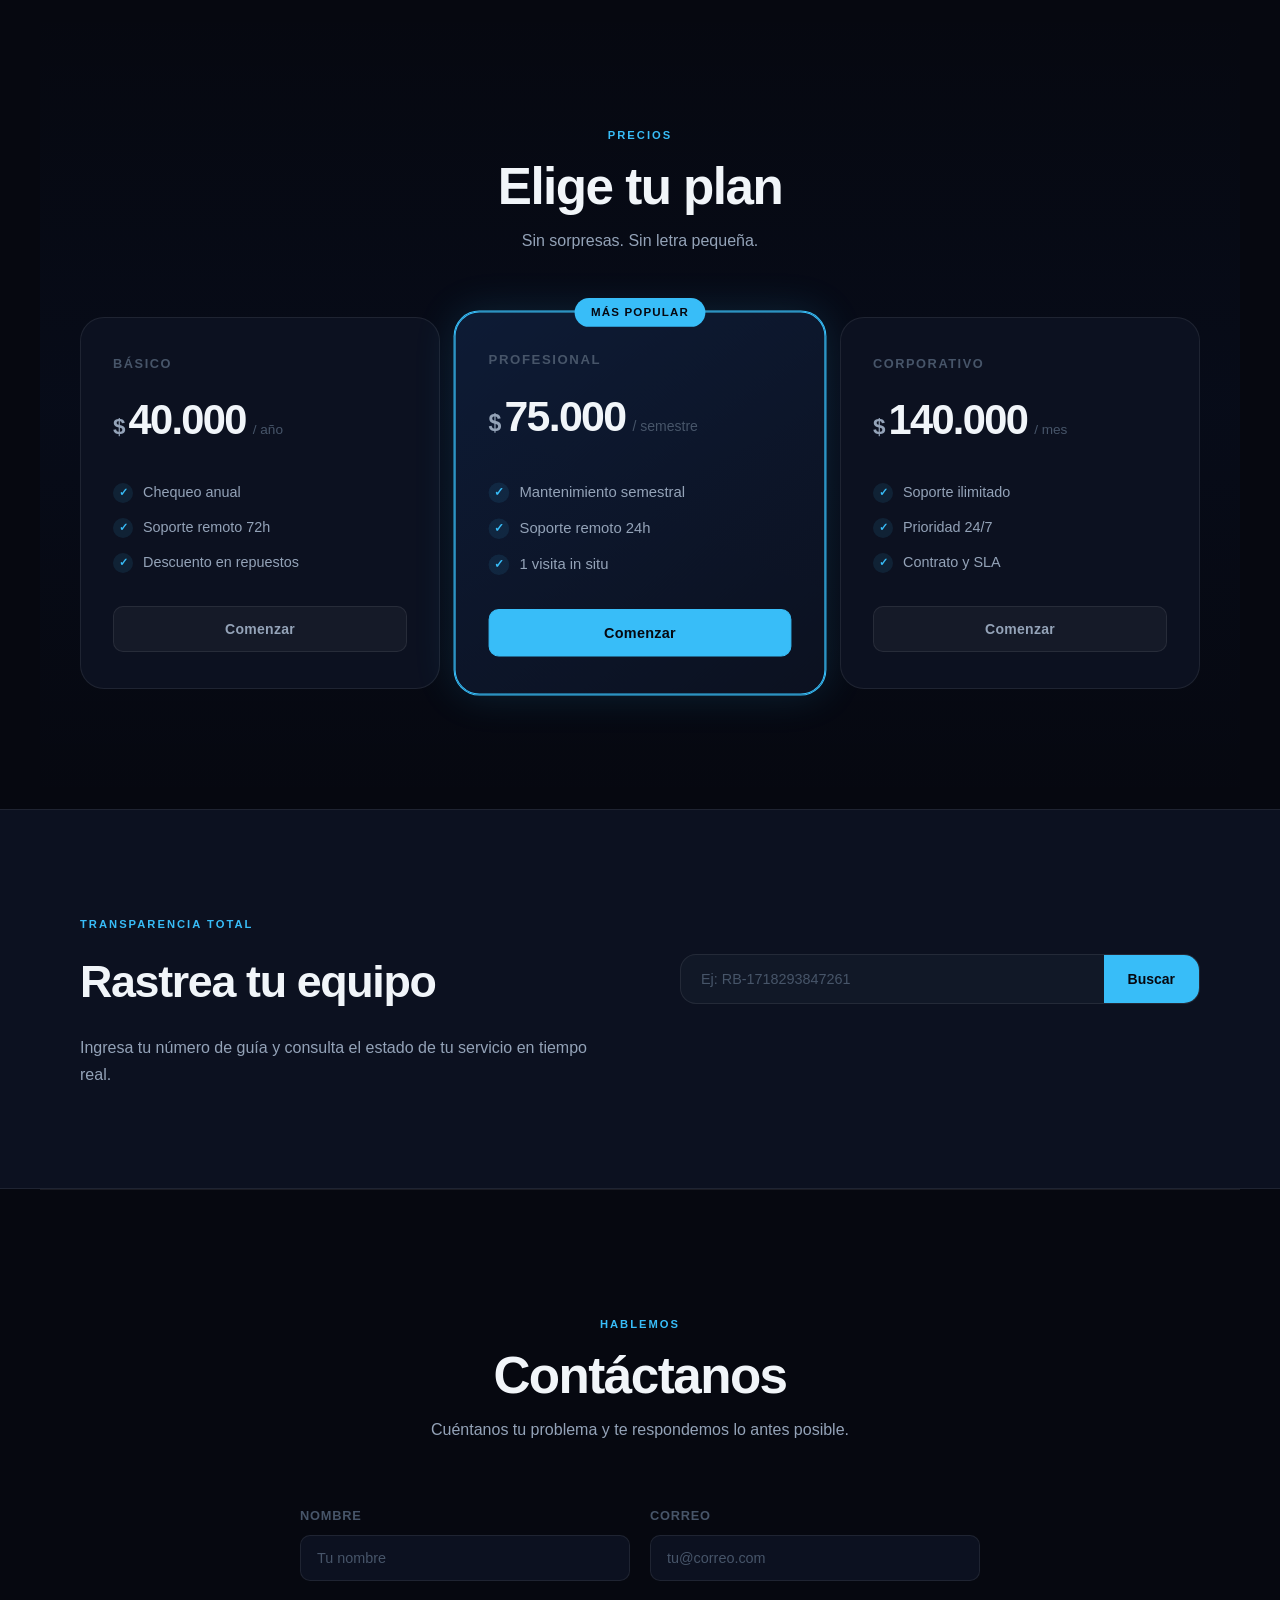
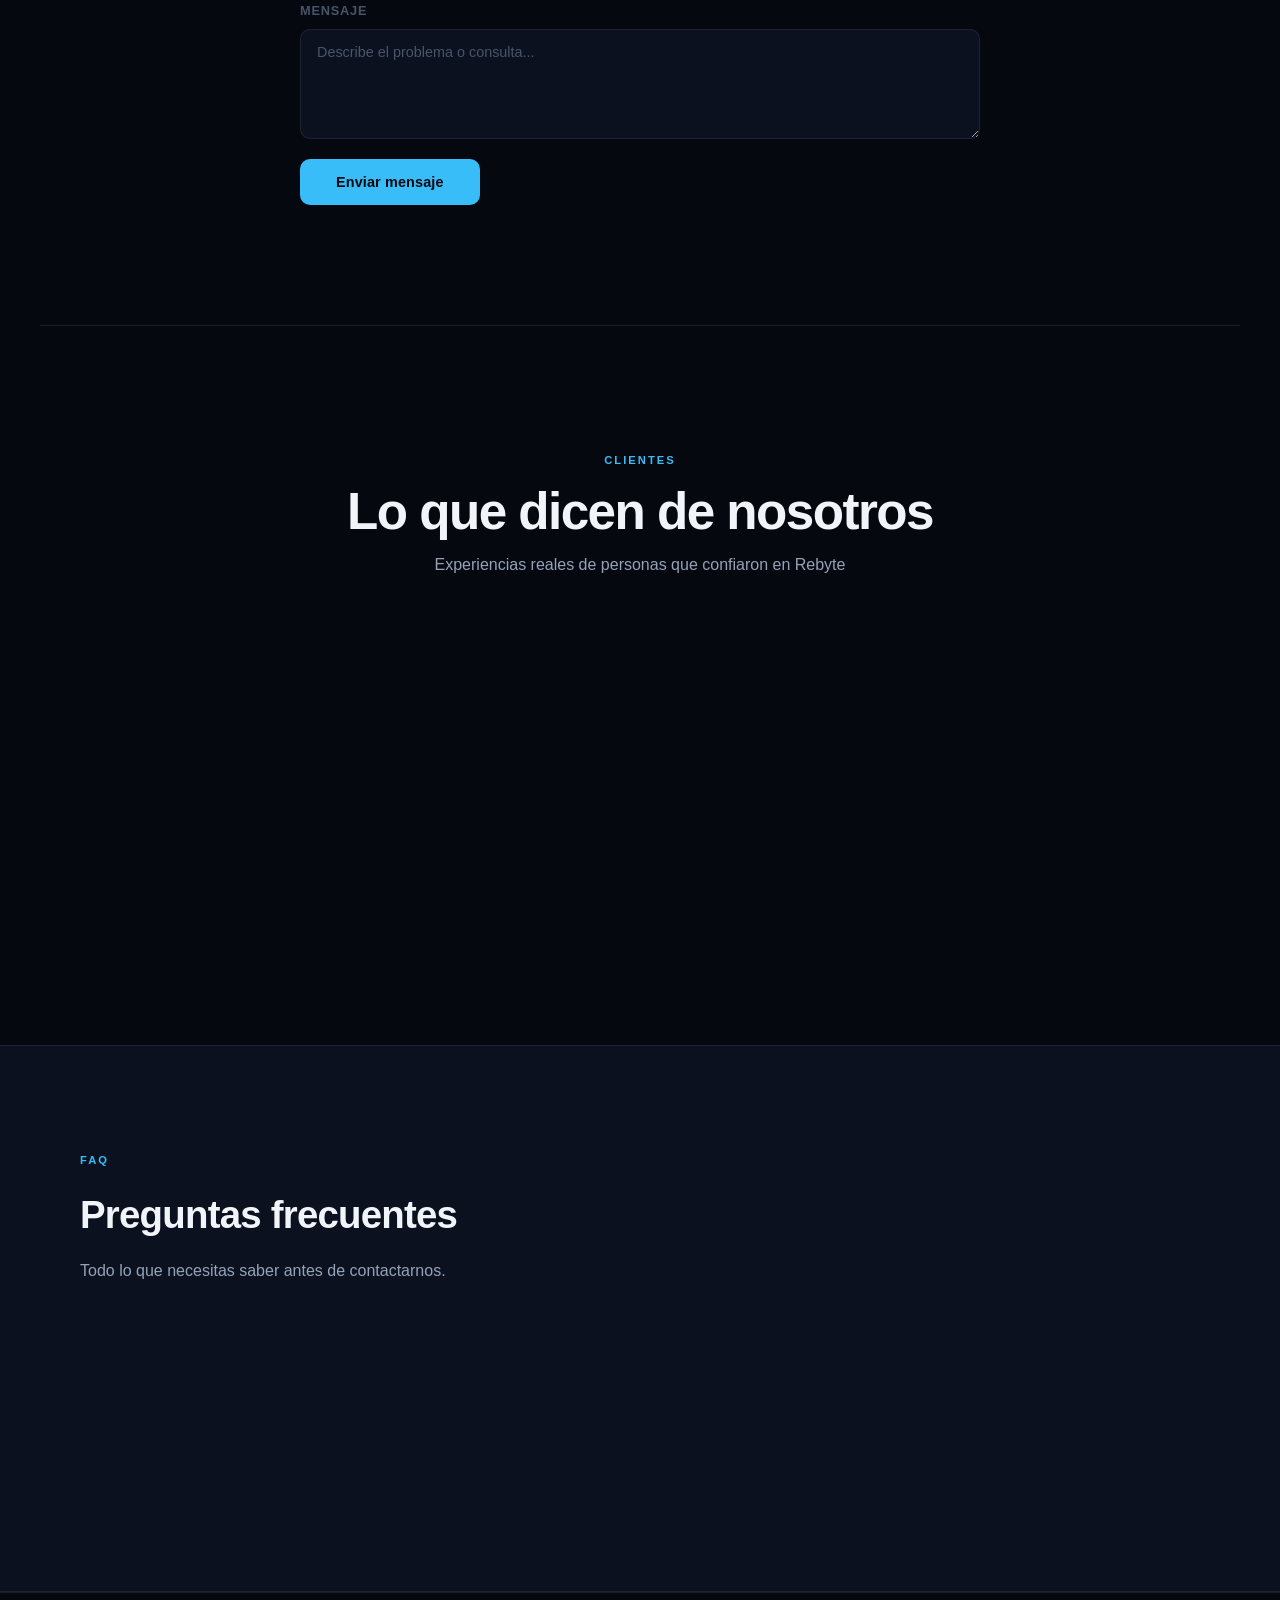
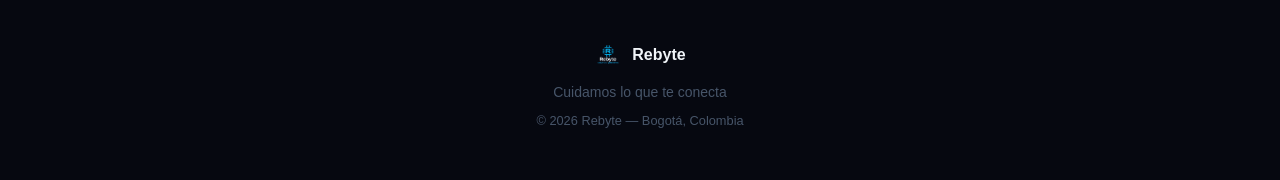
==== commit 59a20733: "fix archivos en carpetas correctas 1" ====
--- a/index.html
+++ b/index.html
@@ -252,6 +252,116 @@
   <iframe name="hiddenFrame" style="display:none;"></iframe>
 </section>
 
+<!-- ==================== TESTIMONIOS ==================== -->
+<section id="testimonios" class="section testimonios-section">
+  <div class="section-header">
+    <span class="section-tag">Clientes</span>
+    <h2>Lo que dicen de nosotros</h2>
+    <p>Experiencias reales de personas que confiaron en Rebyte</p>
+  </div>
+
+  <div class="testimonios-grid">
+    <div class="testimonio-card fade-in">
+      <div class="testimonio-stars">★★★★★</div>
+      <p>"Mi laptop tenía 5 años y pensé que ya no tenía solución. En menos de 48 horas la tenía como nueva. Servicio increíble."</p>
+      <div class="testimonio-author">
+        <div class="testimonio-avatar">CM</div>
+        <div>
+          <strong>Carlos M.</strong>
+          <span>Diseñador freelance</span>
+        </div>
+      </div>
+    </div>
+
+    <div class="testimonio-card fade-in">
+      <div class="testimonio-stars">★★★★★</div>
+      <p>"Contraté el plan Corporativo para mi empresa y ha sido la mejor inversión. Soporte inmediato, sin excusas, sin demoras."</p>
+      <div class="testimonio-author">
+        <div class="testimonio-avatar">LP</div>
+        <div>
+          <strong>Laura P.</strong>
+          <span>Gerente de operaciones</span>
+        </div>
+      </div>
+    </div>
+
+    <div class="testimonio-card fade-in">
+      <div class="testimonio-stars">★★★★★</div>
+      <p>"El soporte remoto funcionó perfecto. Resolvieron mi problema en 20 minutos sin que tuviera que mover el equipo de mi casa."</p>
+      <div class="testimonio-author">
+        <div class="testimonio-avatar">AR</div>
+        <div>
+          <strong>Andrés R.</strong>
+          <span>Contador independiente</span>
+        </div>
+      </div>
+    </div>
+  </div>
+</section>
+
+<!-- ==================== FAQ ==================== -->
+<section id="faq" class="section faq-section">
+  <div class="faq-inner">
+    <div class="faq-header">
+      <span class="section-tag">FAQ</span>
+      <h2>Preguntas frecuentes</h2>
+      <p>Todo lo que necesitas saber antes de contactarnos.</p>
+    </div>
+
+    <div class="faq-list">
+      <div class="faq-item fade-in">
+        <button class="faq-question" onclick="toggleFaq(this)">
+          <span>¿Cuánto tiempo tarda una reparación?</span>
+          <span class="faq-icon">+</span>
+        </button>
+        <div class="faq-answer">
+          <p>Depende del tipo de servicio. Reparaciones comunes (pantallas, baterías) se resuelven en 24–48 horas. Diagnósticos y mantenimiento preventivo en el mismo día.</p>
+        </div>
+      </div>
+
+      <div class="faq-item fade-in">
+        <button class="faq-question" onclick="toggleFaq(this)">
+          <span>¿Tienen garantía los trabajos realizados?</span>
+          <span class="faq-icon">+</span>
+        </button>
+        <div class="faq-answer">
+          <p>Sí. Todos nuestros servicios tienen garantía de 30 días sobre mano de obra. Los repuestos tienen garantía directa del proveedor.</p>
+        </div>
+      </div>
+
+      <div class="faq-item fade-in">
+        <button class="faq-question" onclick="toggleFaq(this)">
+          <span>¿Cómo funciona el soporte remoto?</span>
+          <span class="faq-icon">+</span>
+        </button>
+        <div class="faq-answer">
+          <p>Te enviamos un enlace de acceso remoto seguro. Nuestro técnico se conecta a tu equipo con tu permiso, diagnostica y resuelve el problema sin que tengas que salir de casa.</p>
+        </div>
+      </div>
+
+      <div class="faq-item fade-in">
+        <button class="faq-question" onclick="toggleFaq(this)">
+          <span>¿Atienden empresas con múltiples equipos?</span>
+          <span class="faq-icon">+</span>
+        </button>
+        <div class="faq-answer">
+          <p>Sí, el plan Corporativo está diseñado exactamente para eso. Incluye contrato, SLA personalizado y un técnico asignado a tu empresa.</p>
+        </div>
+      </div>
+
+      <div class="faq-item fade-in">
+        <button class="faq-question" onclick="toggleFaq(this)">
+          <span>¿Puedo rastrear el estado de mi equipo?</span>
+          <span class="faq-icon">+</span>
+        </button>
+        <div class="faq-answer">
+          <p>Sí. Al enviar tu equipo recibes un número de guía. Puedes consultarlo en la sección "Rastrea tu equipo" de esta misma página en cualquier momento.</p>
+        </div>
+      </div>
+    </div>
+  </div>
+</section>
+
 <!-- ==================== FOOTER ==================== -->
 <footer class="footer">
   <div class="footer-inner">
--- a/css/styles.css
+++ b/css/styles.css
@@ -1,309 +1,1079 @@
-* {
+/* ============================================================
+   REBYTE — styles.css
+   Dark tech / luxury minimal aesthetic
+   ============================================================ */
+
+/* ── Variables ─────────────────────────────────────────────── */
+:root {
+  --bg:        #060810;
+  --bg-2:      #0c1120;
+  --bg-3:      #111827;
+  --surface:   rgba(255,255,255,0.04);
+  --border:    rgba(255,255,255,0.08);
+  --border-h:  rgba(56,189,248,0.35);
+
+  --accent:    #38bdf8;
+  --accent-2:  #2563eb;
+  --accent-glow: rgba(56,189,248,0.18);
+
+  --text:      #f1f5f9;
+  --text-2:    #94a3b8;
+  --text-3:    #475569;
+
+  --font-display: 'Syne', sans-serif;
+  --font-body:    'DM Sans', sans-serif;
+
+  --radius:    16px;
+  --radius-sm: 10px;
+  --radius-lg: 24px;
+
+  --transition: 0.3s cubic-bezier(0.4, 0, 0.2, 1);
+  --shadow:    0 4px 40px rgba(0,0,0,0.5);
+  --shadow-accent: 0 0 40px rgba(56,189,248,0.15);
+}
+
+/* ── Reset ─────────────────────────────────────────────────── */
+*, *::before, *::after {
   margin: 0;
   padding: 0;
   box-sizing: border-box;
-  font-family: 'Segoe UI', sans-serif;
-}
-
-html, body {
-  background: transparent;
-  color: white;
+}
+
+html {
+  scroll-behavior: smooth;
+  scroll-padding-top: 80px;
+}
+
+body {
+  background: var(--bg);
+  color: var(--text);
+  font-family: var(--font-body);
+  font-size: 16px;
+  line-height: 1.6;
   overflow-x: hidden;
 }
 
-/* Fondo estrellas */
+img { display: block; max-width: 100%; }
+a   { text-decoration: none; color: inherit; }
+ul  { list-style: none; }
+button { cursor: pointer; border: none; background: none; font-family: inherit; }
+
+/* ── Header ────────────────────────────────────────────────── */
+#header {
+  position: fixed;
+  top: 0;
+  left: 0;
+  right: 0;
+  z-index: 100;
+  display: flex;
+  align-items: center;
+  gap: 32px;
+  padding: 0 40px;
+  height: 72px;
+  background: rgba(6,8,16,0.75);
+  backdrop-filter: blur(20px);
+  -webkit-backdrop-filter: blur(20px);
+  border-bottom: 1px solid var(--border);
+  transition: background var(--transition);
+}
+
+#header.scrolled {
+  background: rgba(6,8,16,0.95);
+}
+
+.header-logo {
+  display: flex;
+  align-items: center;
+  gap: 10px;
+  font-family: var(--font-display);
+  font-weight: 700;
+  font-size: 1.15rem;
+  letter-spacing: -0.02em;
+  flex-shrink: 0;
+}
+.header-logo img {
+  height: 36px;
+  width: auto;
+}
+
+.nav {
+  display: flex;
+  align-items: center;
+  gap: 4px;
+  margin-left: auto;
+}
+
+.nav-link {
+  padding: 8px 14px;
+  border-radius: var(--radius-sm);
+  font-size: 0.875rem;
+  font-weight: 500;
+  color: var(--text-2);
+  transition: color var(--transition), background var(--transition);
+}
+.nav-link:hover {
+  color: var(--text);
+  background: var(--surface);
+}
+
+.header-cta {
+  display: inline-flex;
+  align-items: center;
+  padding: 10px 20px;
+  border-radius: var(--radius-sm);
+  font-size: 0.875rem;
+  font-weight: 600;
+  background: var(--accent);
+  color: var(--bg);
+  transition: all var(--transition);
+  flex-shrink: 0;
+  white-space: nowrap;
+}
+.header-cta:hover {
+  background: #7dd3fc;
+  box-shadow: 0 0 24px rgba(56,189,248,0.4);
+}
+
+.nav-toggle {
+  display: none;
+  flex-direction: column;
+  gap: 5px;
+  padding: 8px;
+  margin-left: auto;
+}
+.nav-toggle span {
+  display: block;
+  width: 24px;
+  height: 2px;
+  background: var(--text);
+  border-radius: 2px;
+  transition: var(--transition);
+}
+
+/* ── CTA Button (reusable) ─────────────────────────────────── */
+.cta-btn {
+  display: inline-flex;
+  align-items: center;
+  gap: 8px;
+  padding: 14px 28px;
+  border-radius: var(--radius-sm);
+  font-family: var(--font-display);
+  font-size: 0.9rem;
+  font-weight: 600;
+  background: var(--accent);
+  color: var(--bg);
+  transition: all var(--transition);
+  letter-spacing: 0.01em;
+}
+.cta-btn:hover {
+  background: #7dd3fc;
+  box-shadow: 0 0 32px rgba(56,189,248,0.45);
+  transform: translateY(-1px);
+}
+
+.cta-ghost {
+  display: inline-flex;
+  align-items: center;
+  font-size: 0.9rem;
+  font-weight: 500;
+  color: var(--text-2);
+  transition: color var(--transition);
+  padding: 14px 0;
+}
+.cta-ghost:hover { color: var(--accent); }
+
+/* ── Hero ──────────────────────────────────────────────────── */
+.hero {
+  position: relative;
+  min-height: 100vh;
+  display: flex;
+  flex-direction: column;
+  align-items: center;
+  justify-content: center;
+  text-align: center;
+  padding: 120px 40px 0;
+  overflow: hidden;
+}
 
 #stars {
-  position: fixed;
+  position: absolute;
   inset: 0;
-  z-index: -1;   /* 🔥 ESTO ES CLAVE */
+  z-index: 0;
   pointer-events: none;
 }
 
-
-
-/* HEADER */
-header {
-  display: flex;
-  justify-content: space-between;
-  align-items: center;
-  padding: 18px 40px;
-  background: rgba(0,0,0,0.75);
-  backdrop-filter: blur(12px);
-  position: sticky;
-  top: 0;
-  z-index: 10;
-}
-
-.logo {
-  height: 72px;
-}
-
-/* NAV */
-.nav {
-  display: flex;
+.hero-content {
+  position: relative;
+  z-index: 1;
+  max-width: 760px;
+}
+
+.hero-eyebrow {
+  display: inline-block;
+  font-size: 0.75rem;
+  font-weight: 600;
+  letter-spacing: 0.15em;
+  text-transform: uppercase;
+  color: var(--accent);
+  border: 1px solid var(--border-h);
+  background: rgba(56,189,248,0.06);
+  padding: 6px 16px;
+  border-radius: 100px;
+  margin-bottom: 28px;
+}
+
+.hero-title {
+  font-family: var(--font-display);
+  font-size: clamp(2.4rem, 6vw, 4.8rem);
+  font-weight: 800;
+  line-height: 1.1;
+  letter-spacing: -0.01em;
+  margin-bottom: 24px;
+}
+.hero-title em {
+  font-style: normal;
+  color: var(--accent);
+}
+
+.hero-sub {
+  font-size: 1.1rem;
+  color: var(--text-2);
+  line-height: 1.7;
+  max-width: 500px;
+  margin: 0 auto 40px;
+}
+
+.hero-actions {
+  display: flex;
+  align-items: center;
   gap: 20px;
-  align-items: center;
-}
-
-.nav a, .dropbtn {
-  background: linear-gradient(135deg, #2563eb, #38bdf8);
-  padding: 12px 20px;
-  border-radius: 14px;
-  color: white;
-  text-decoration: none;
-  border: none;
-  cursor: pointer;
-  font-weight: bold;
-  transition: all .3s ease;
-}
-
-.nav a:hover, .dropbtn:hover {
-  transform: translateY(-3px);
-  box-shadow: 0 0 20px #38bdf8;
-}
-
-/* Dropdown */
-.dropdown-content.show {
-  display: block;
-}
-
-.dropdown-content {
-  position: absolute;
-  top: 55px;
-  background: rgba(15,23,42,.95);
-  border-radius: 14px;
-  display: none;
-  min-width: 160px;
-  overflow: hidden;
-}
-
-.dropdown-content a {
-  display: block;
-  padding: 12px;
-  background: none;
-}
-
-.dropdown:hover .dropdown-content {
-  display: block;
-}
-
-/* HERO */
-.hero {
-  min-height: 75vh;
-  display: flex;
-  flex-direction: column;
-  justify-content: center;
-  align-items: center;
-  text-align: center;
-}
-
-.hero h1 {
-  font-size: 4rem;
-}
-
-.hero p {
-  font-size: 1.4rem;
-  opacity: .85;
-}
-
-/* PLANES */
-.planes {
-  padding: 70px 40px;
-  text-align: center;
-}
-
-.planes-grid {
-  display: flex;
-  gap: 30px;
   justify-content: center;
   flex-wrap: wrap;
 }
 
+.hero-stats {
+  position: relative;
+  z-index: 1;
+  display: flex;
+  align-items: center;
+  gap: 0;
+  margin-top: 80px;
+  padding: 28px 48px;
+  background: var(--surface);
+  border: 1px solid var(--border);
+  border-radius: var(--radius-lg);
+  backdrop-filter: blur(12px);
+}
+
+.stat {
+  display: flex;
+  flex-direction: column;
+  align-items: center;
+  padding: 0 40px;
+}
+.stat-num {
+  font-family: var(--font-display);
+  font-size: 2rem;
+  font-weight: 800;
+  color: var(--accent);
+  line-height: 1;
+}
+.stat-label {
+  font-size: 0.78rem;
+  color: var(--text-3);
+  text-transform: uppercase;
+  letter-spacing: 0.08em;
+  margin-top: 4px;
+}
+.stat-divider {
+  width: 1px;
+  height: 40px;
+  background: var(--border);
+}
+
+/* ── Section base ──────────────────────────────────────────── */
+.section {
+  padding: 120px 40px;
+  max-width: 1200px;
+  margin: 0 auto;
+}
+
+.section-header {
+  text-align: center;
+  margin-bottom: 64px;
+}
+
+.section-tag {
+  display: inline-block;
+  font-size: 0.7rem;
+  font-weight: 700;
+  letter-spacing: 0.18em;
+  text-transform: uppercase;
+  color: var(--accent);
+  margin-bottom: 14px;
+}
+
+.section-header h2 {
+  font-family: var(--font-display);
+  font-size: clamp(2rem, 4vw, 3.2rem);
+  font-weight: 800;
+  letter-spacing: -0.03em;
+  line-height: 1.1;
+  margin-bottom: 12px;
+}
+
+.section-header p {
+  color: var(--text-2);
+  font-size: 1rem;
+}
+
+/* ── Services ──────────────────────────────────────────────── */
+.services-section {
+  border-top: 1px solid var(--border);
+}
+
+.services-grid {
+  display: grid;
+  grid-template-columns: repeat(auto-fit, minmax(240px, 1fr));
+  gap: 2px;
+  background: var(--border);
+  border: 1px solid var(--border);
+  border-radius: var(--radius-lg);
+  overflow: hidden;
+}
+
+.service-card {
+  background: var(--bg-2);
+  padding: 40px 32px;
+  transition: background var(--transition);
+}
+.service-card:hover {
+  background: var(--bg-3);
+}
+.service-icon {
+  font-size: 2rem;
+  margin-bottom: 20px;
+  display: block;
+}
+.service-card h3 {
+  font-family: var(--font-display);
+  font-size: 1.1rem;
+  font-weight: 700;
+  margin-bottom: 12px;
+  letter-spacing: -0.01em;
+}
+.service-card p {
+  font-size: 0.9rem;
+  color: var(--text-2);
+  line-height: 1.65;
+}
+
+/* ── Plans ─────────────────────────────────────────────────── */
+.plans-section {
+  background: linear-gradient(180deg, transparent 0%, rgba(37,99,235,0.04) 50%, transparent 100%);
+}
+
+.plans-grid {
+  display: grid;
+  grid-template-columns: repeat(3, 1fr);
+  gap: 20px;
+  align-items: start;
+}
+
 .plan-card {
-  background: rgba(15,23,42,.85);
-  padding: 22px;
-  width: 280px;
-  border-radius: 22px;
-  transition: all .3s ease;
-}
-
+  position: relative;
+  background: var(--bg-2);
+  border: 1px solid var(--border);
+  border-radius: var(--radius-lg);
+  padding: 36px 32px;
+  transition: all var(--transition);
+}
 .plan-card:hover {
-  transform: translateY(-10px);
-  box-shadow: 0 0 40px rgba(56,189,248,.5);
-}
-
-.destacado {
-  border: 2px solid #38bdf8;
-}
-
-.price {
+  border-color: var(--border-h);
+  box-shadow: var(--shadow-accent);
+  transform: translateY(-4px);
+}
+
+.plan-card--featured {
+  background: linear-gradient(145deg, #0d1b35, #0c1120);
+  border-color: var(--accent);
+  box-shadow: 0 0 0 1px var(--accent), var(--shadow-accent);
+  transform: scale(1.03);
+}
+.plan-card--featured:hover {
+  transform: scale(1.03) translateY(-4px);
+}
+
+.plan-badge {
+  position: absolute;
+  top: -14px;
+  left: 50%;
+  transform: translateX(-50%);
+  background: var(--accent);
+  color: var(--bg);
+  font-size: 0.7rem;
+  font-weight: 700;
+  letter-spacing: 0.1em;
+  text-transform: uppercase;
+  padding: 5px 16px;
+  border-radius: 100px;
+  white-space: nowrap;
+}
+
+.plan-header {
+  margin-bottom: 28px;
+}
+
+.plan-name {
   display: block;
-  font-size: 2rem;
-  color: #38bdf8;
-  margin: 10px 0;
-}
-
-.plan-card ul {
-  list-style: none;
-  margin: 20px 0;
-}
-
-.plan-card li {
-  margin: 8px 0;
-}
-
-/* BOTÓN */
-.btn {
+  font-size: 0.8rem;
+  font-weight: 600;
+  letter-spacing: 0.12em;
+  text-transform: uppercase;
+  color: var(--text-3);
+  margin-bottom: 12px;
+}
+
+.plan-price {
+  display: flex;
+  align-items: baseline;
+  gap: 3px;
+}
+.plan-currency {
+  font-family: var(--font-display);
+  font-size: 1.4rem;
+  font-weight: 700;
+  color: var(--text-2);
+}
+.plan-amount {
+  font-family: var(--font-display);
+  font-size: 2.6rem;
+  font-weight: 800;
+  letter-spacing: -0.04em;
+  color: var(--text);
+}
+.plan-period {
+  font-size: 0.85rem;
+  color: var(--text-3);
+  margin-left: 4px;
+}
+
+.plan-features {
+  margin-bottom: 32px;
+  display: flex;
+  flex-direction: column;
+  gap: 12px;
+}
+.plan-features li {
+  display: flex;
+  align-items: center;
+  gap: 10px;
+  font-size: 0.9rem;
+  color: var(--text-2);
+}
+.check {
+  display: inline-flex;
+  align-items: center;
+  justify-content: center;
+  width: 20px;
+  height: 20px;
+  border-radius: 50%;
+  background: rgba(56,189,248,0.1);
+  color: var(--accent);
+  font-size: 0.7rem;
+  font-weight: 700;
+  flex-shrink: 0;
+}
+
+.plan-btn {
   width: 100%;
   padding: 14px;
-  border-radius: 14px;
+  border-radius: var(--radius-sm);
+  font-family: var(--font-display);
+  font-size: 0.875rem;
+  font-weight: 700;
+  color: var(--text-2);
+  background: var(--surface);
+  border: 1px solid var(--border);
+  transition: all var(--transition);
+  letter-spacing: 0.02em;
+}
+.plan-btn:hover {
+  background: rgba(255,255,255,0.08);
+  color: var(--text);
+  border-color: rgba(255,255,255,0.15);
+}
+.plan-btn--featured {
+  background: var(--accent);
+  color: var(--bg);
+  border-color: var(--accent);
+}
+.plan-btn--featured:hover {
+  background: #7dd3fc;
+  box-shadow: 0 0 24px rgba(56,189,248,0.4);
+}
+
+/* ── Tracking ──────────────────────────────────────────────── */
+.tracking-section {
+  max-width: 100%;
+  padding: 0;
+  background: var(--bg-2);
+  border-top: 1px solid var(--border);
+  border-bottom: 1px solid var(--border);
+}
+
+.tracking-inner {
+  max-width: 1200px;
+  margin: 0 auto;
+  padding: 100px 40px;
+  display: grid;
+  grid-template-columns: 1fr 1fr;
+  gap: 80px;
+  align-items: center;
+}
+
+.tracking-text .section-tag { margin-bottom: 12px; }
+.tracking-text h2 {
+  font-family: var(--font-display);
+  font-size: clamp(1.8rem, 3.5vw, 2.8rem);
+  font-weight: 800;
+  letter-spacing: -0.03em;
+  margin-bottom: 16px;
+}
+.tracking-text p {
+  color: var(--text-2);
+  line-height: 1.7;
+}
+
+.search-box {
+  display: flex;
+  background: var(--bg-3);
+  border: 1px solid var(--border);
+  border-radius: var(--radius);
+  overflow: hidden;
+  transition: border-color var(--transition);
+}
+.search-box:focus-within {
+  border-color: var(--accent);
+  box-shadow: 0 0 0 3px var(--accent-glow);
+}
+.search-box input {
+  flex: 1;
+  padding: 16px 20px;
+  background: transparent;
   border: none;
-  background: linear-gradient(135deg, #2563eb, #38bdf8);
-  color: white;
-  font-weight: bold;
-  cursor: pointer;
-  transition: all .3s ease;
-}
-
-.btn:hover {
-  transform: scale(1.05);
-  box-shadow: 0 0 25px #38bdf8;
-}
-
-/* CONTACTO */
-.contacto {
-  padding: 100px 40px;
-  text-align: center;
-}
+  outline: none;
+  color: var(--text);
+  font-family: var(--font-body);
+  font-size: 0.9rem;
+}
+.search-box input::placeholder { color: var(--text-3); }
+.search-box button {
+  padding: 14px 24px;
+  background: var(--accent);
+  color: var(--bg);
+  font-family: var(--font-display);
+  font-weight: 700;
+  font-size: 0.875rem;
+  border-radius: 0 var(--radius-sm) var(--radius-sm) 0;
+  transition: background var(--transition);
+}
+.search-box button:hover { background: #7dd3fc; }
+
+.tracking-result {
+  margin-top: 20px;
+  font-size: 0.9rem;
+  color: var(--text-2);
+  min-height: 20px;
+}
+
+.result-card {
+  background: var(--bg);
+  border: 1px solid var(--border-h);
+  border-radius: var(--radius);
+  padding: 24px;
+  margin-top: 8px;
+}
+.result-card h4 {
+  font-family: var(--font-display);
+  font-weight: 700;
+  margin-bottom: 12px;
+  color: var(--accent);
+}
+.result-card p {
+  font-size: 0.875rem;
+  margin-bottom: 6px;
+  color: var(--text-2);
+}
+.result-card strong { color: var(--text); }
+.result-card img {
+  width: 100%;
+  border-radius: var(--radius-sm);
+  margin-top: 14px;
+}
+
+/* ── Contact ───────────────────────────────────────────────── */
+.contact-section { border-top: 1px solid var(--border); }
 
 .contact-form {
-  max-width: 480px;
-  margin: auto;
+  max-width: 680px;
+  margin: 0 auto;
   display: flex;
   flex-direction: column;
-  gap: 14px;
-}
-
-input, textarea {
-  padding: 14px;
-  border-radius: 10px;
-  border: none;
-}
-
-/* WhatsApp */
-.whatsapp {
-  position: fixed;
-  bottom: 30px;
-  right: 30px;
-  background: #25D366;
-  color: white;
-  padding: 18px;
-  border-radius: 50%;
-  text-decoration: none;
-  font-size: 22px;
-  box-shadow: 0 0 20px #25D366;
-}
-header,
-section,
-.hero,
-.planes,
-.contacto {
-  position: relative;
-  z-index: 1;
-}
-.logo {
-  height: 140px;
-  width: auto;
-  filter: drop-shadow(0 0 12px rgba(56,189,248,.5));
-}
-
-/* ===== MODAL PLAN ===== */
+  gap: 20px;
+}
+
+.form-row {
+  display: grid;
+  grid-template-columns: 1fr 1fr;
+  gap: 20px;
+}
+
+.form-group {
+  display: flex;
+  flex-direction: column;
+  gap: 8px;
+}
+
+.form-group label {
+  font-size: 0.8rem;
+  font-weight: 600;
+  letter-spacing: 0.06em;
+  text-transform: uppercase;
+  color: var(--text-3);
+}
+
+.form-group input,
+.form-group textarea {
+  background: var(--bg-2);
+  border: 1px solid var(--border);
+  border-radius: var(--radius-sm);
+  padding: 14px 16px;
+  color: var(--text);
+  font-family: var(--font-body);
+  font-size: 0.9rem;
+  outline: none;
+  resize: vertical;
+  transition: border-color var(--transition), box-shadow var(--transition);
+}
+.form-group input:focus,
+.form-group textarea:focus {
+  border-color: var(--accent);
+  box-shadow: 0 0 0 3px var(--accent-glow);
+}
+.form-group input::placeholder,
+.form-group textarea::placeholder { color: var(--text-3); }
+
+.form-submit {
+  align-self: flex-start;
+  padding: 15px 36px;
+}
+
+/* ── Modal ─────────────────────────────────────────────────── */
 .modal {
   position: fixed;
   inset: 0;
-  background: rgba(0,0,0,.55);
-  backdrop-filter: blur(6px);
+  z-index: 200;
   display: none;
   align-items: center;
   justify-content: center;
-  z-index: 20;
-}
-
-.modal-content {
-  background: rgba(15,23,42,.9);
-  border-radius: 22px;
-  padding: 35px;
-  width: 90%;
-  max-width: 420px;
-  box-shadow: 0 0 40px rgba(56,189,248,.4);
-  animation: modalIn .3s ease;
+  padding: 20px;
+}
+.modal.open { display: flex; }
+
+.modal-backdrop {
+  position: absolute;
+  inset: 0;
+  background: rgba(0,0,0,0.7);
+  backdrop-filter: blur(8px);
+}
+
+.modal-panel {
+  position: relative;
+  background: var(--bg-2);
+  border: 1px solid var(--border);
+  border-radius: var(--radius-lg);
+  padding: 44px;
+  width: 100%;
+  max-width: 440px;
+  box-shadow: var(--shadow), var(--shadow-accent);
+  animation: modalIn 0.25s cubic-bezier(0.4, 0, 0.2, 1);
+  z-index: 1;
 }
 
 @keyframes modalIn {
-  from {
-    transform: scale(.9);
-    opacity: 0;
-  }
-  to {
-    transform: scale(1);
-    opacity: 1;
-  }
-}
-
-.modal-content h2 {
-  margin-bottom: 10px;
-}
-
-.modal-content p {
-  opacity: .85;
-  margin-bottom: 15px;
-}
-
-.modal-content ul {
-  list-style: none;
-  margin-bottom: 20px;
-}
-
-.modal-content li {
-  margin: 6px 0;
-}
-
-.close {
+  from { opacity: 0; transform: scale(0.94) translateY(12px); }
+  to   { opacity: 1; transform: scale(1) translateY(0); }
+}
+
+.modal-close {
   position: absolute;
   top: 18px;
-  right: 22px;
-  font-size: 26px;
-  cursor: pointer;
-}
-
-.modal-btn {
+  right: 20px;
+  color: var(--text-3);
+  font-size: 0.9rem;
+  padding: 6px 10px;
+  border-radius: var(--radius-sm);
+  transition: color var(--transition), background var(--transition);
+}
+.modal-close:hover {
+  color: var(--text);
+  background: var(--surface);
+}
+
+.modal-tag {
+  font-size: 0.7rem;
+  font-weight: 700;
+  letter-spacing: 0.15em;
+  text-transform: uppercase;
+  color: var(--accent);
+  margin-bottom: 12px;
+}
+
+.modal-panel h2 {
+  font-family: var(--font-display);
+  font-size: 1.8rem;
+  font-weight: 800;
+  letter-spacing: -0.03em;
+  margin-bottom: 10px;
+}
+
+.modal-desc {
+  color: var(--text-2);
+  font-size: 0.9rem;
+  margin-bottom: 20px;
+  line-height: 1.6;
+}
+
+.modal-features {
+  display: flex;
+  flex-direction: column;
+  gap: 10px;
+  margin-bottom: 28px;
+}
+.modal-features li {
+  display: flex;
+  align-items: center;
+  gap: 10px;
+  font-size: 0.9rem;
+  color: var(--text-2);
+}
+.modal-features li::before {
+  content: "✓";
+  display: inline-flex;
+  align-items: center;
+  justify-content: center;
+  width: 20px;
+  height: 20px;
+  border-radius: 50%;
+  background: rgba(56,189,248,0.1);
+  color: var(--accent);
+  font-size: 0.7rem;
+  font-weight: 700;
+  flex-shrink: 0;
+}
+
+.modal-cta { width: 100%; justify-content: center; }
+
+.modal-panel--confirm { text-align: center; }
+
+.confirm-icon {
+  width: 56px;
+  height: 56px;
+  border-radius: 50%;
+  background: rgba(56,189,248,0.12);
+  border: 1px solid var(--border-h);
+  color: var(--accent);
+  font-size: 1.4rem;
+  display: flex;
+  align-items: center;
+  justify-content: center;
+  margin: 0 auto 20px;
+  font-weight: 700;
+}
+
+.guia-display {
+  background: var(--bg-3);
+  border: 1px dashed var(--border-h);
+  border-radius: var(--radius-sm);
+  padding: 16px 24px;
+  margin: 16px 0 24px;
+  font-family: 'Courier New', monospace;
+  font-size: 1.1rem;
+  color: var(--accent);
+  letter-spacing: 0.05em;
+}
+
+/* ── Footer ────────────────────────────────────────────────── */
+.footer {
+  border-top: 1px solid var(--border);
+  padding: 48px 40px;
+}
+.footer-inner {
+  max-width: 1200px;
+  margin: 0 auto;
   text-align: center;
+}
+.footer-brand {
+  display: inline-flex;
+  align-items: center;
+  gap: 10px;
+  font-family: var(--font-display);
+  font-weight: 700;
+  margin-bottom: 12px;
+}
+.footer-logo { height: 28px; width: auto; }
+.footer-tagline {
+  font-size: 0.875rem;
+  color: var(--text-3);
+  margin-bottom: 8px;
+}
+.footer-copy {
+  font-size: 0.8rem;
+  color: var(--text-3);
+}
+
+/* ── WhatsApp float ────────────────────────────────────────── */
+.wa-float {
+  position: fixed;
+  bottom: 28px;
+  right: 28px;
+  z-index: 150;
+  width: 56px;
+  height: 56px;
+  border-radius: 50%;
+  background: #25D366;
+  display: flex;
+  align-items: center;
+  justify-content: center;
+  box-shadow: 0 4px 20px rgba(37,211,102,0.4);
+  transition: all var(--transition);
+}
+.wa-float:hover {
+  transform: scale(1.1);
+  box-shadow: 0 6px 28px rgba(37,211,102,0.6);
+}
+.wa-float img { width: 28px; height: 28px; }
+
+/* ── Scroll animations ─────────────────────────────────────── */
+.fade-in {
+  opacity: 0;
+  transform: translateY(28px);
+  transition: opacity 0.6s ease, transform 0.6s ease;
+}
+.fade-in.visible {
+  opacity: 1;
+  transform: translateY(0);
+}
+
+/* ── Testimonios ───────────────────────────────────────────── */
+.testimonios-section { border-top: 1px solid var(--border); }
+
+.testimonios-grid {
+  display: grid;
+  grid-template-columns: repeat(3, 1fr);
+  gap: 20px;
+}
+
+.testimonio-card {
+  background: var(--bg-2);
+  border: 1px solid var(--border);
+  border-radius: var(--radius-lg);
+  padding: 32px;
+  display: flex;
+  flex-direction: column;
+  gap: 16px;
+  transition: border-color var(--transition), box-shadow var(--transition);
+}
+.testimonio-card:hover {
+  border-color: var(--border-h);
+  box-shadow: var(--shadow-accent);
+}
+.testimonio-stars {
+  color: #fbbf24;
+  font-size: 1rem;
+  letter-spacing: 2px;
+}
+.testimonio-card p {
+  color: var(--text-2);
+  font-size: 0.95rem;
+  line-height: 1.7;
+  flex: 1;
+  font-style: italic;
+}
+.testimonio-author {
+  display: flex;
+  align-items: center;
+  gap: 12px;
+  margin-top: 8px;
+}
+.testimonio-avatar {
+  width: 40px;
+  height: 40px;
+  border-radius: 50%;
+  background: linear-gradient(135deg, var(--accent-2), var(--accent));
+  display: flex;
+  align-items: center;
+  justify-content: center;
+  font-size: 0.75rem;
+  font-weight: 700;
+  color: var(--bg);
+  flex-shrink: 0;
+}
+.testimonio-author strong {
   display: block;
-}
-.plan-desc {
+  font-size: 0.875rem;
+  font-weight: 600;
+}
+.testimonio-author span {
+  font-size: 0.78rem;
+  color: var(--text-3);
+}
+
+/* ── FAQ ───────────────────────────────────────────────────── */
+.faq-section {
+  max-width: 100%;
+  padding: 0;
+  background: var(--bg-2);
+  border-top: 1px solid var(--border);
+  border-bottom: 1px solid var(--border);
+}
+.faq-inner {
+  max-width: 1200px;
+  margin: 0 auto;
+  padding: 100px 40px;
+  display: grid;
+  grid-template-columns: 1fr 1.6fr;
+  gap: 80px;
+  align-items: start;
+}
+.faq-header { position: sticky; top: 100px; }
+.faq-header h2 {
+  font-family: var(--font-display);
+  font-size: clamp(1.8rem, 3vw, 2.6rem);
+  font-weight: 800;
+  letter-spacing: -0.02em;
+  margin-bottom: 12px;
+}
+.faq-header p { color: var(--text-2); line-height: 1.7; }
+
+.faq-list { display: flex; flex-direction: column; gap: 2px; }
+.faq-item { border-bottom: 1px solid var(--border); }
+.faq-question {
+  width: 100%;
+  display: flex;
+  align-items: center;
+  justify-content: space-between;
+  gap: 16px;
+  padding: 22px 0;
+  text-align: left;
+  color: var(--text);
   font-size: 0.95rem;
-  opacity: 0.85;
-  margin: 10px 0 15px;
-}
-.wa-tooltip {
-  position: absolute;
-  right: 60px;
-  background: #111;
-  color: #fff;
-  padding: 6px 10px;
-  border-radius: 6px;
-  font-size: 0.8rem;
-  white-space: nowrap;
-  opacity: 0;
-  pointer-events: none;
-  transition: opacity 0.3s ease;
-}
-
-.whatsapp-float {
-  position: fixed;
-  bottom: 25px;
-  right: 25px;
-  z-index: 9999;          /* 🔑 por encima de TODO */
-  pointer-events: auto;  /* 🔑 permite click */
-}
+  font-weight: 500;
+  font-family: var(--font-body);
+  transition: color var(--transition);
+}
+.faq-question:hover { color: var(--accent); }
+.faq-icon {
+  font-size: 1.4rem;
+  color: var(--text-3);
+  transition: transform var(--transition), color var(--transition);
+  flex-shrink: 0;
+  line-height: 1;
+}
+.faq-item.open .faq-icon {
+  transform: rotate(45deg);
+  color: var(--accent);
+}
+.faq-answer {
+  max-height: 0;
+  overflow: hidden;
+  transition: max-height 0.35s ease, padding 0.35s ease;
+}
+.faq-item.open .faq-answer {
+  max-height: 200px;
+  padding-bottom: 20px;
+}
+.faq-answer p {
+  color: var(--text-2);
+  font-size: 0.9rem;
+  line-height: 1.75;
+}
+
+/* ── Responsive ────────────────────────────────────────────── */
+@media (max-width: 900px) {
+  .plans-grid {
+    grid-template-columns: 1fr;
+    max-width: 420px;
+    margin: 0 auto;
+  }
+  .plan-card--featured { transform: none; }
+  .plan-card--featured:hover { transform: translateY(-4px); }
+
+  .tracking-inner {
+    grid-template-columns: 1fr;
+    gap: 40px;
+    padding: 80px 40px;
+  }
+
+  .testimonios-grid {
+    grid-template-columns: 1fr;
+    max-width: 480px;
+    margin: 0 auto;
+  }
+
+  .faq-inner {
+    grid-template-columns: 1fr;
+    gap: 40px;
+    padding: 80px 40px;
+  }
+  .faq-header { position: static; }
+}
+
+@media (max-width: 768px) {
+  #header { padding: 0 20px; }
+
+  .nav {
+    position: fixed;
+    top: 72px;
+    left: 0;
+    right: 0;
+    background: rgba(6,8,16,0.98);
+    backdrop-filter: blur(20px);
+    flex-direction: column;
+    gap: 0;
+    padding: 16px;
+    border-bottom: 1px solid var(--border);
+    transform: translateY(-110%);
+    transition: transform var(--transition);
+    margin-left: 0;
+  }
+  .nav.open { transform: translateY(0); }
+  .nav-link { padding: 14px 16px; width: 100%; }
+
+  .header-cta { display: none; }
+  .nav-toggle { display: flex; }
+
+  .hero { padding: 100px 24px 0; }
+  .hero-stats {
+    flex-direction: column;
+    gap: 20px;
+    padding: 28px;
+  }
+  .stat-divider { width: 40px; height: 1px; }
+  .stat { padding: 0; }
+
+  .section { padding: 80px 24px; }
+
+  .form-row { grid-template-columns: 1fr; }
+
+  .modal-panel { padding: 32px 24px; }
+
+  .services-grid { grid-template-columns: 1fr; }
+}
+
+@media (max-width: 480px) {
+  .hero-title { font-size: 2.4rem; }
+  .hero-actions { flex-direction: column; align-items: stretch; }
+  .cta-btn, .cta-ghost { justify-content: center; text-align: center; }
+}
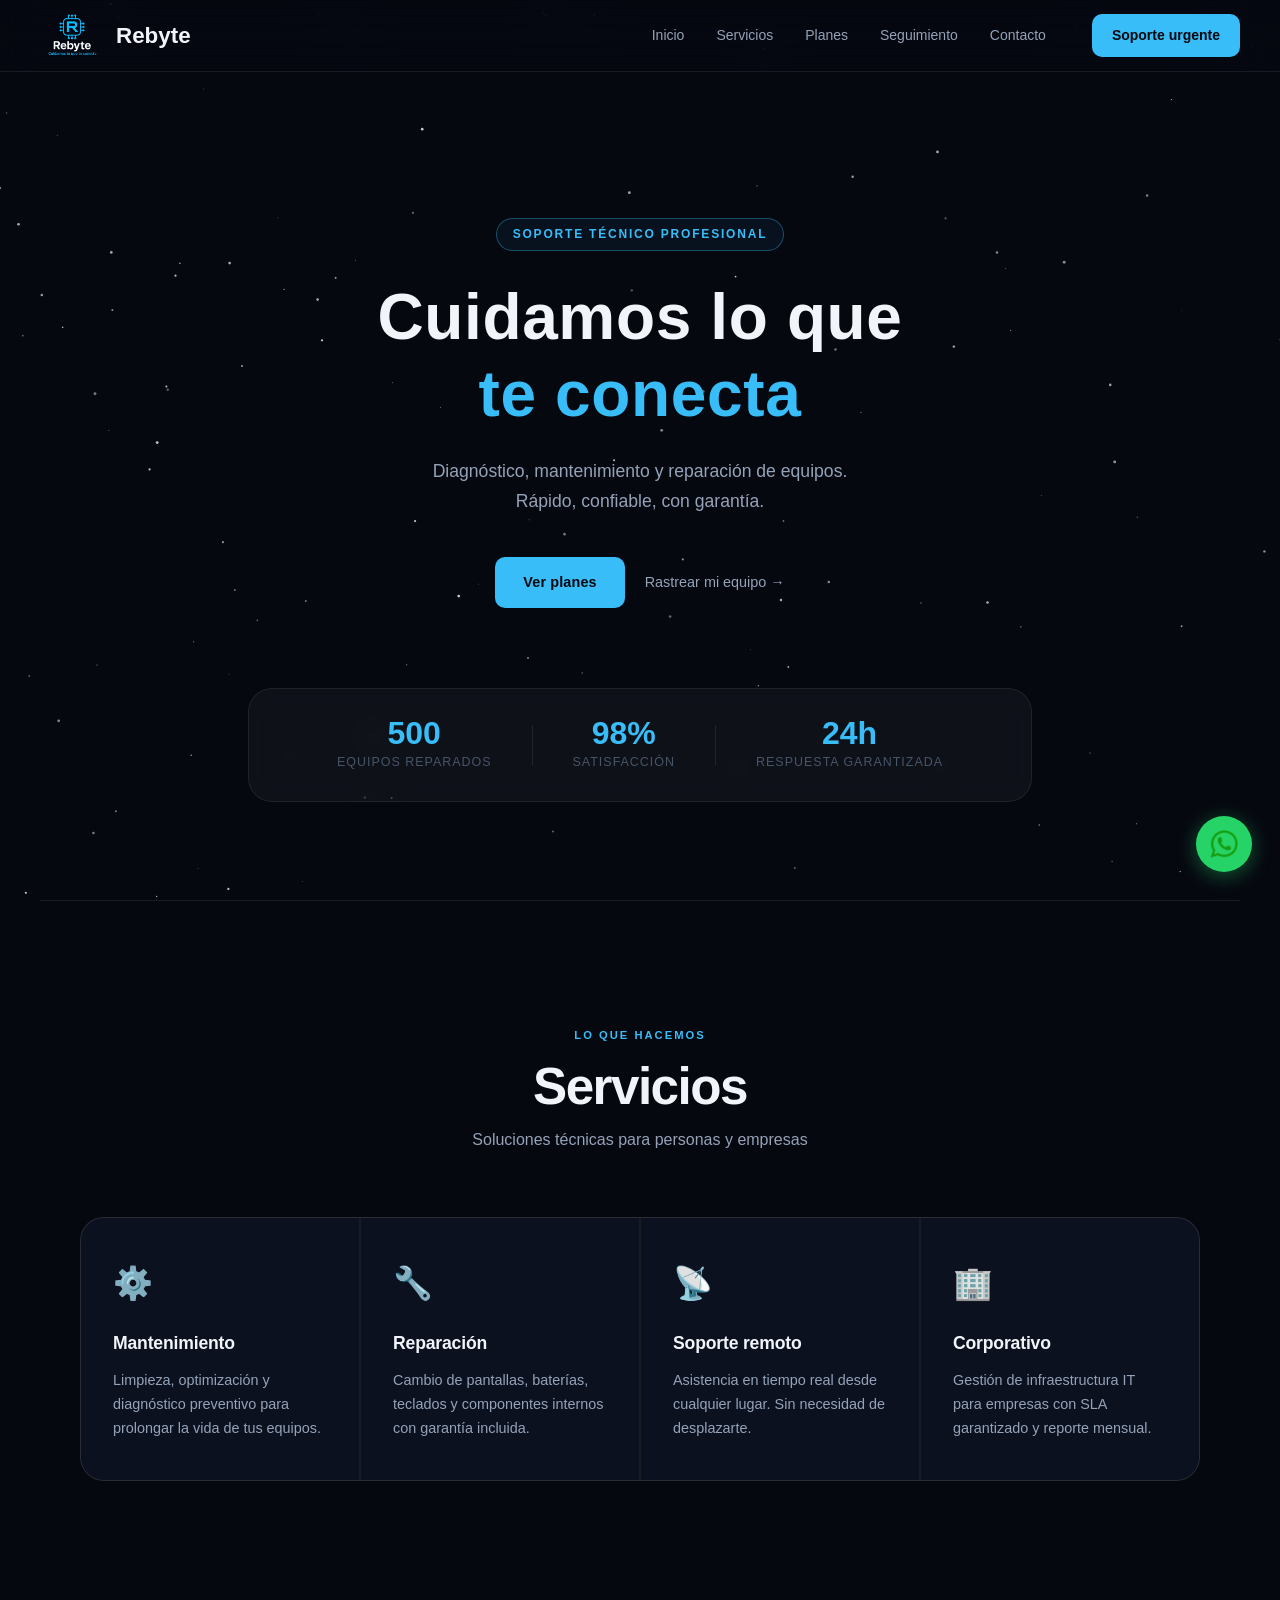
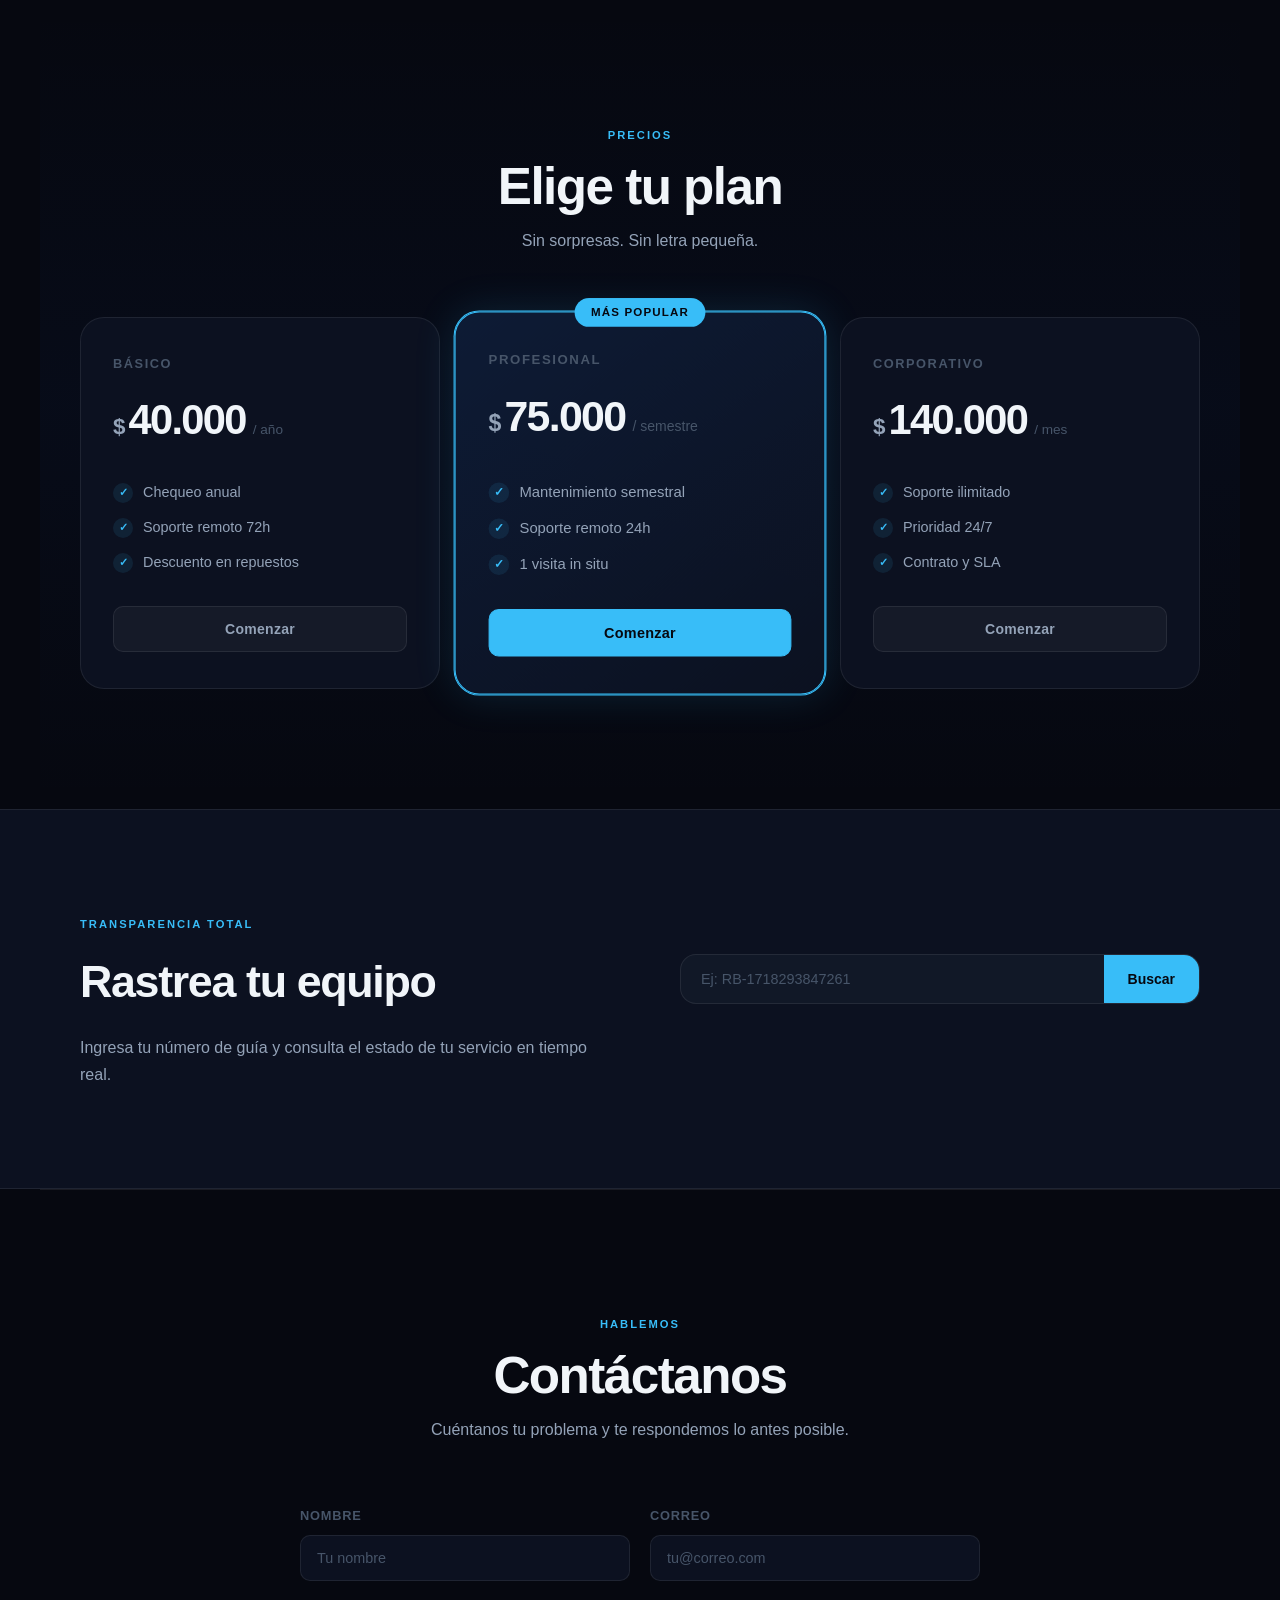
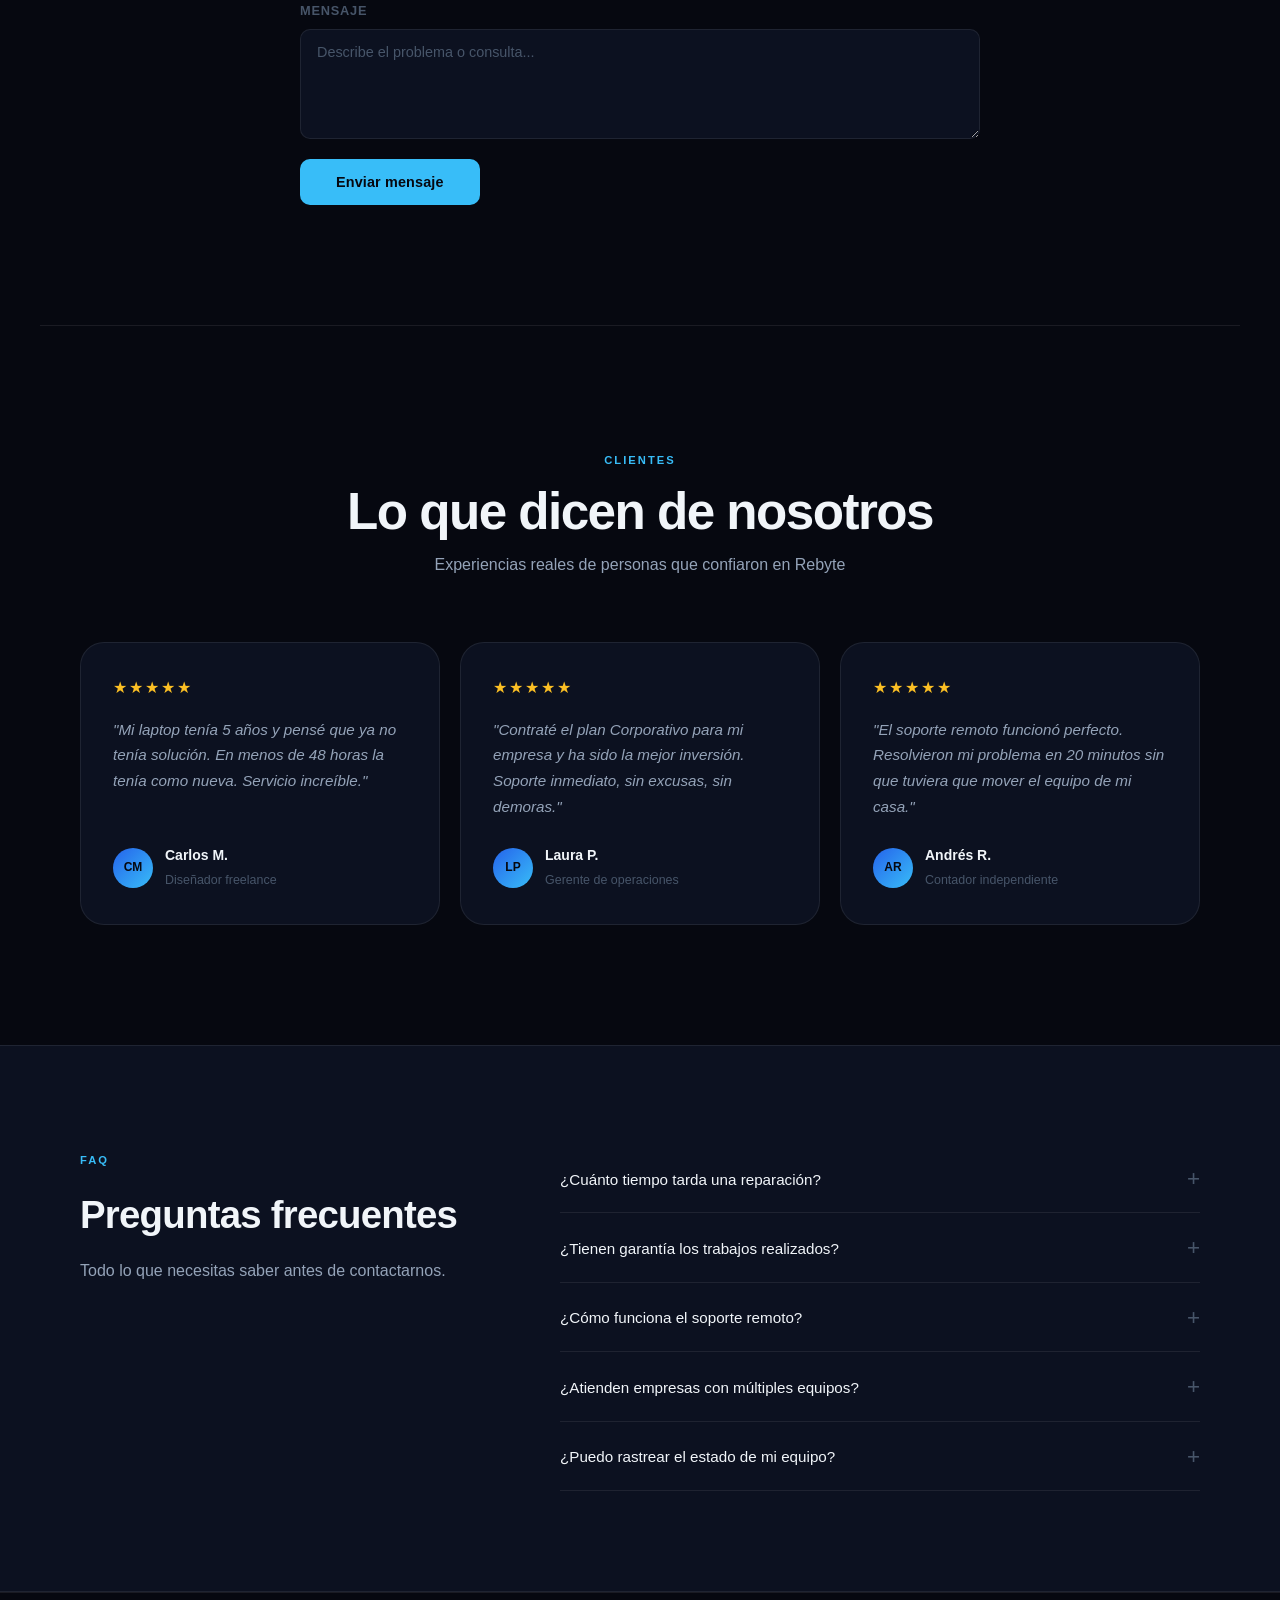
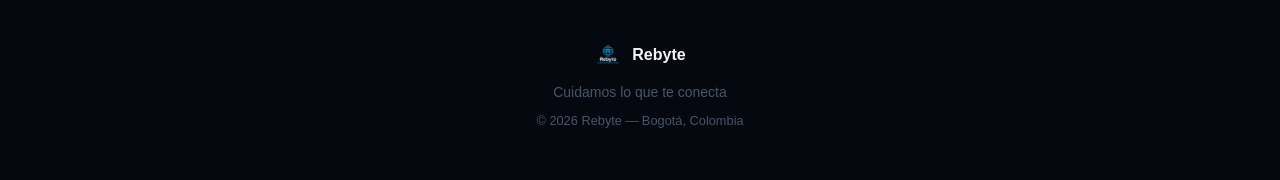
==== commit 427089fe: "fix js duplicado, agrega animaciones y FAQ 7" ====
--- a/index.html
+++ b/index.html
@@ -58,7 +58,7 @@
     <a href="#contacto" class="nav-link">Contacto</a>
   </nav>
 
-  <a href="https://wa.me/573125710763" class="header-cta" target="_blank" rel="noopener">
+  <a href="https://wa.me/573153442706" class="header-cta" target="_blank" rel="noopener">
     Soporte urgente
   </a>
 
@@ -375,7 +375,7 @@
 </footer>
 
 <!-- ==================== WHATSAPP ==================== -->
-<a href="https://wa.me/573125710763" class="wa-float" target="_blank" rel="noopener" aria-label="WhatsApp">
+<a href="https://wa.me/573153442706" class="wa-float" target="_blank" rel="noopener" aria-label="WhatsApp">
   <img src="assets/img/whatsapp.png" alt="WhatsApp" width="28" height="28">
 </a>
 
--- a/css/styles.css
+++ b/css/styles.css
@@ -84,15 +84,15 @@
 .header-logo {
   display: flex;
   align-items: center;
-  gap: 10px;
-  font-family: var(--font-display);
-  font-weight: 700;
-  font-size: 1.15rem;
-  letter-spacing: -0.02em;
+  gap: 12px;
+  font-family: var(--font-display);
+  font-weight: 700;
+  font-size: 1.4rem;
+  letter-spacing: 0;
   flex-shrink: 0;
 }
 .header-logo img {
-  height: 36px;
+  height: 64px;
   width: auto;
 }
 
@@ -196,7 +196,7 @@
 }
 
 #stars {
-  position: absolute;
+  position: fixed;
   inset: 0;
   z-index: 0;
   pointer-events: none;
@@ -224,10 +224,10 @@
 
 .hero-title {
   font-family: var(--font-display);
-  font-size: clamp(2.4rem, 6vw, 4.8rem);
+  font-size: clamp(2rem, 5vw, 4rem);
   font-weight: 800;
-  line-height: 1.1;
-  letter-spacing: -0.01em;
+  line-height: 1.2;
+  letter-spacing: 0.01em;
   margin-bottom: 24px;
 }
 .hero-title em {
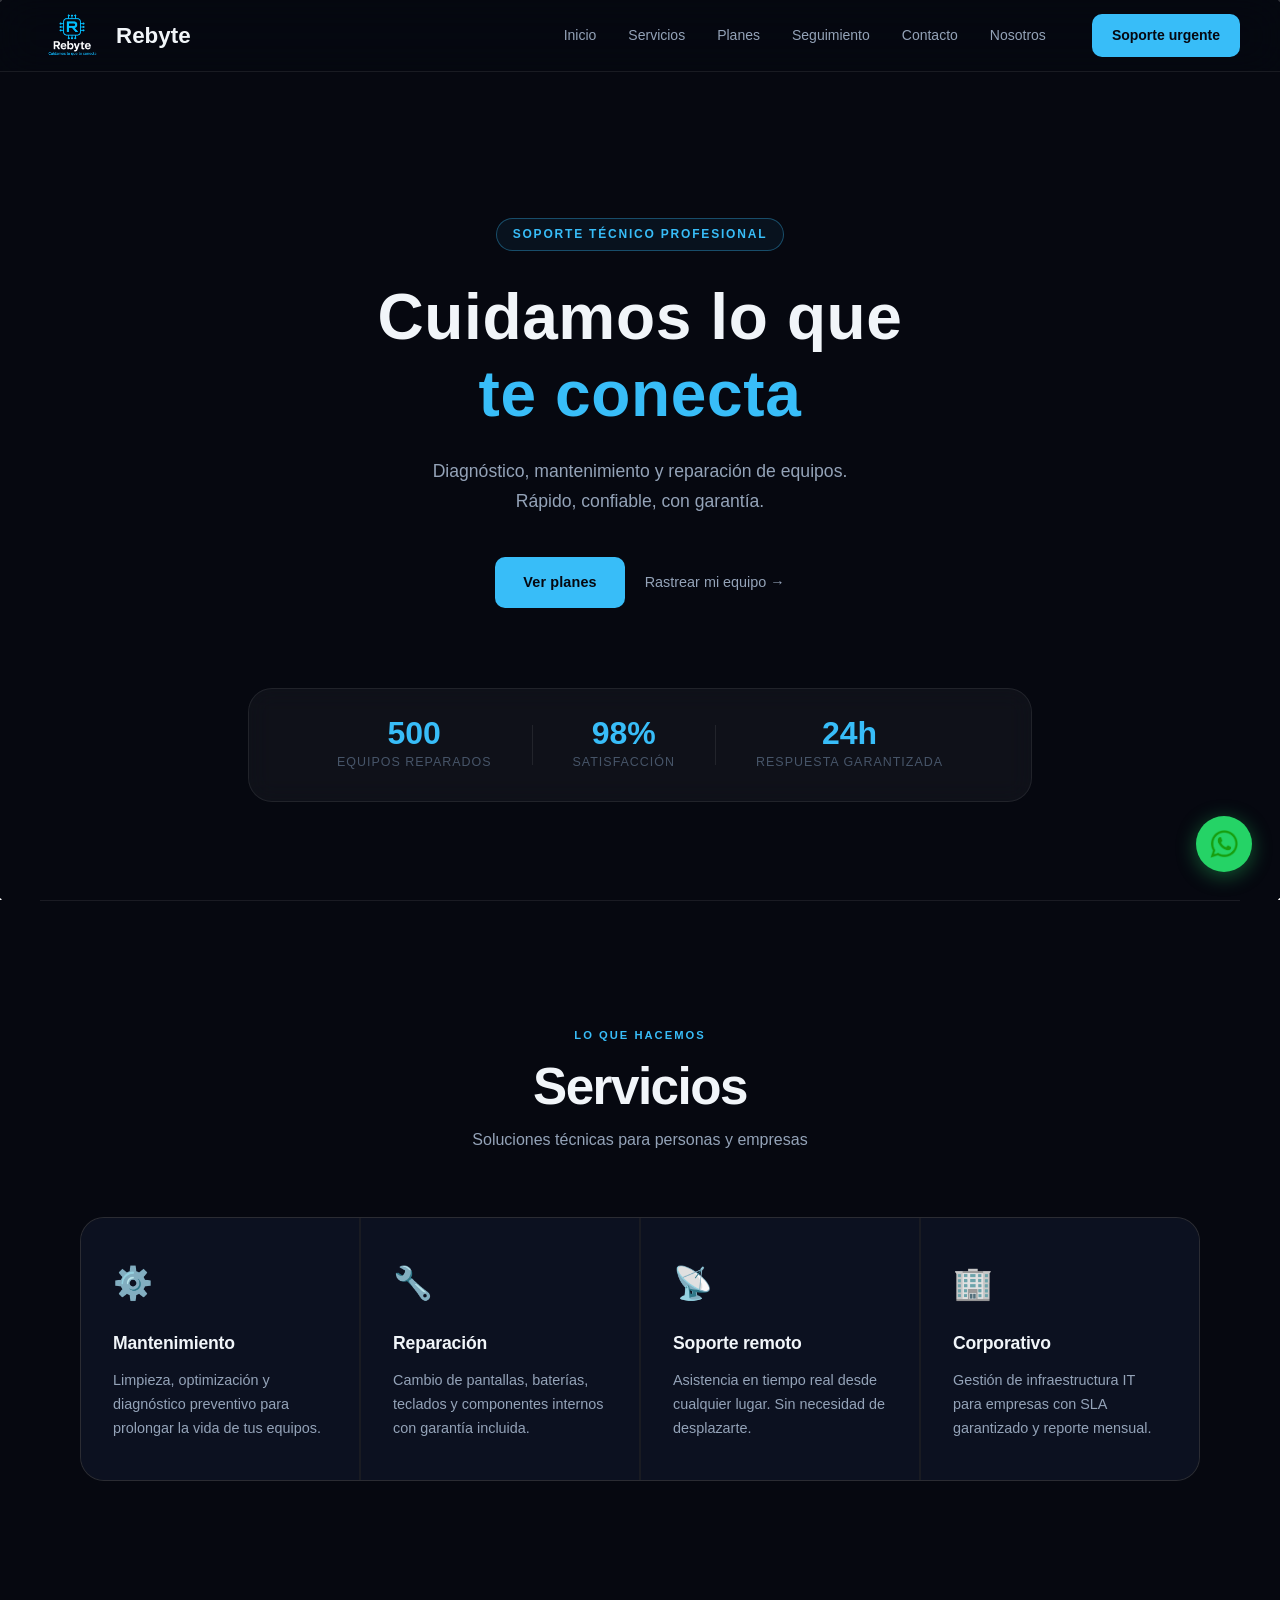
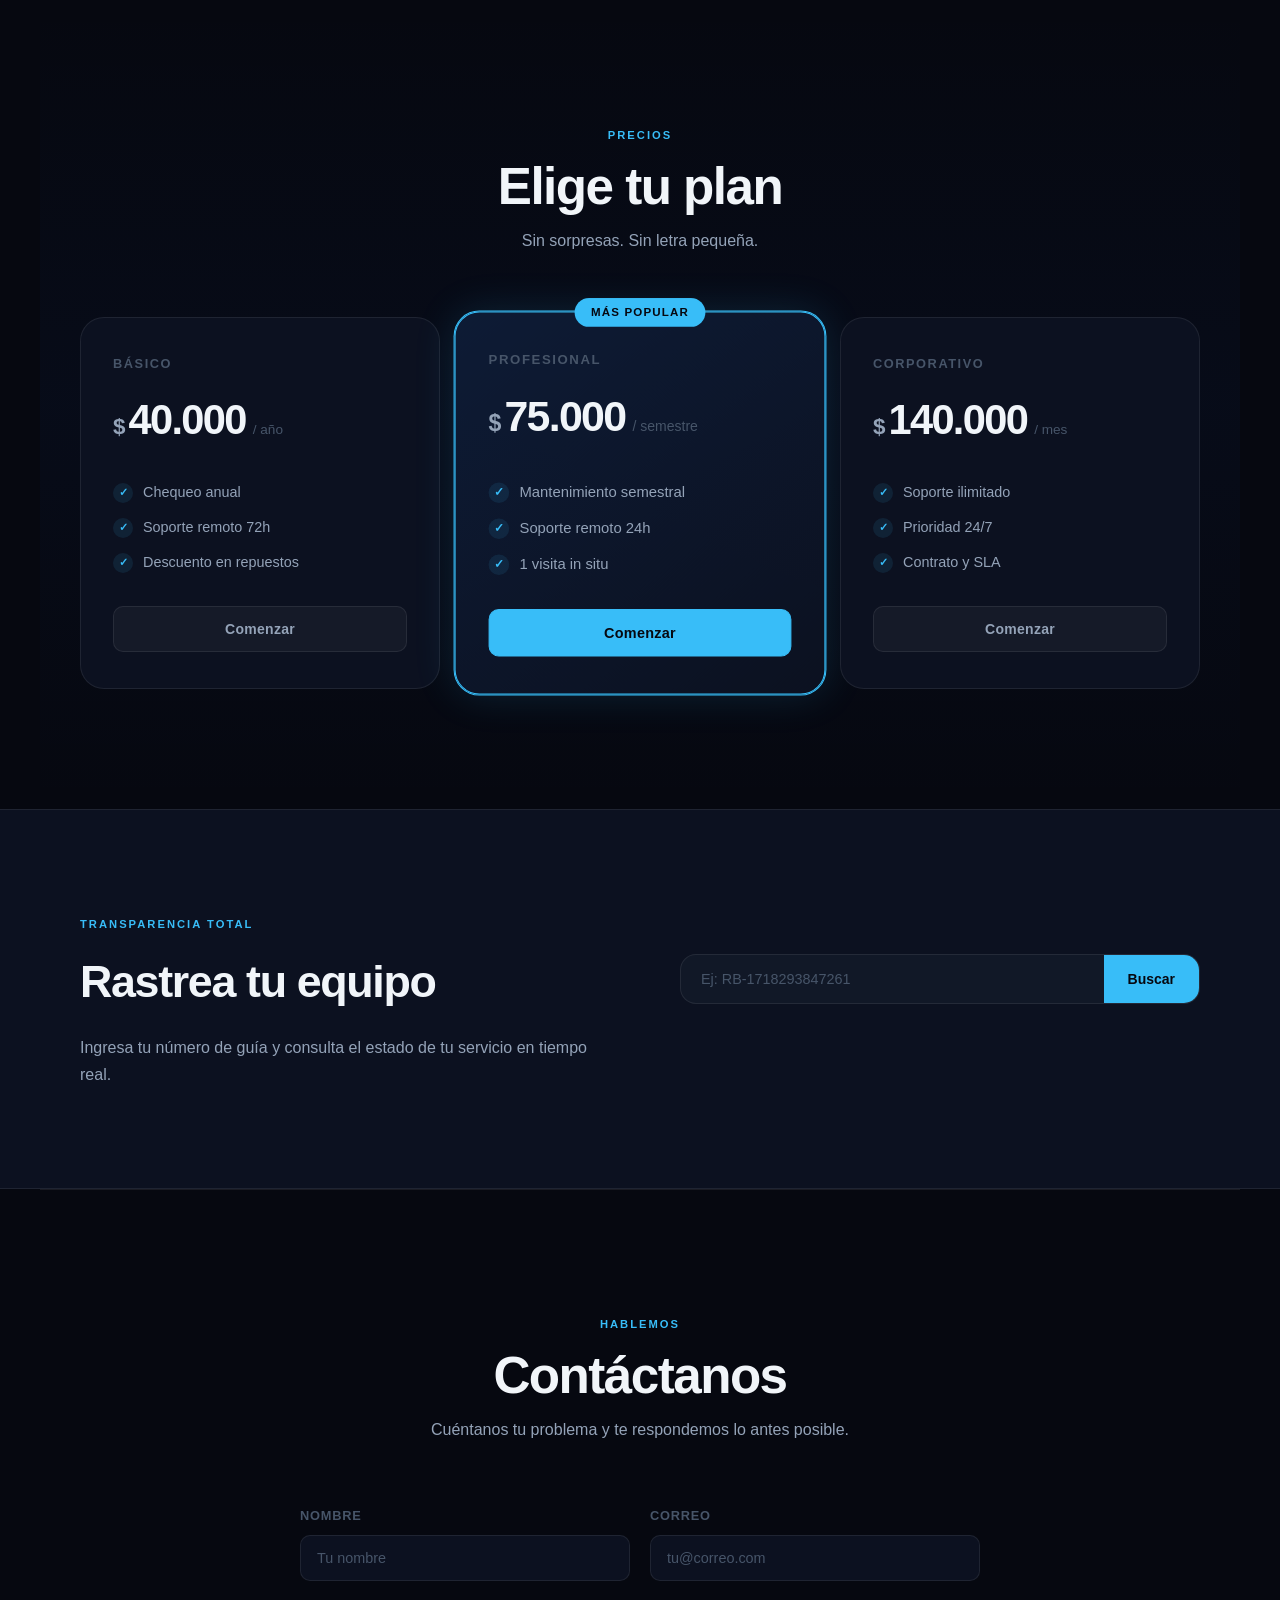
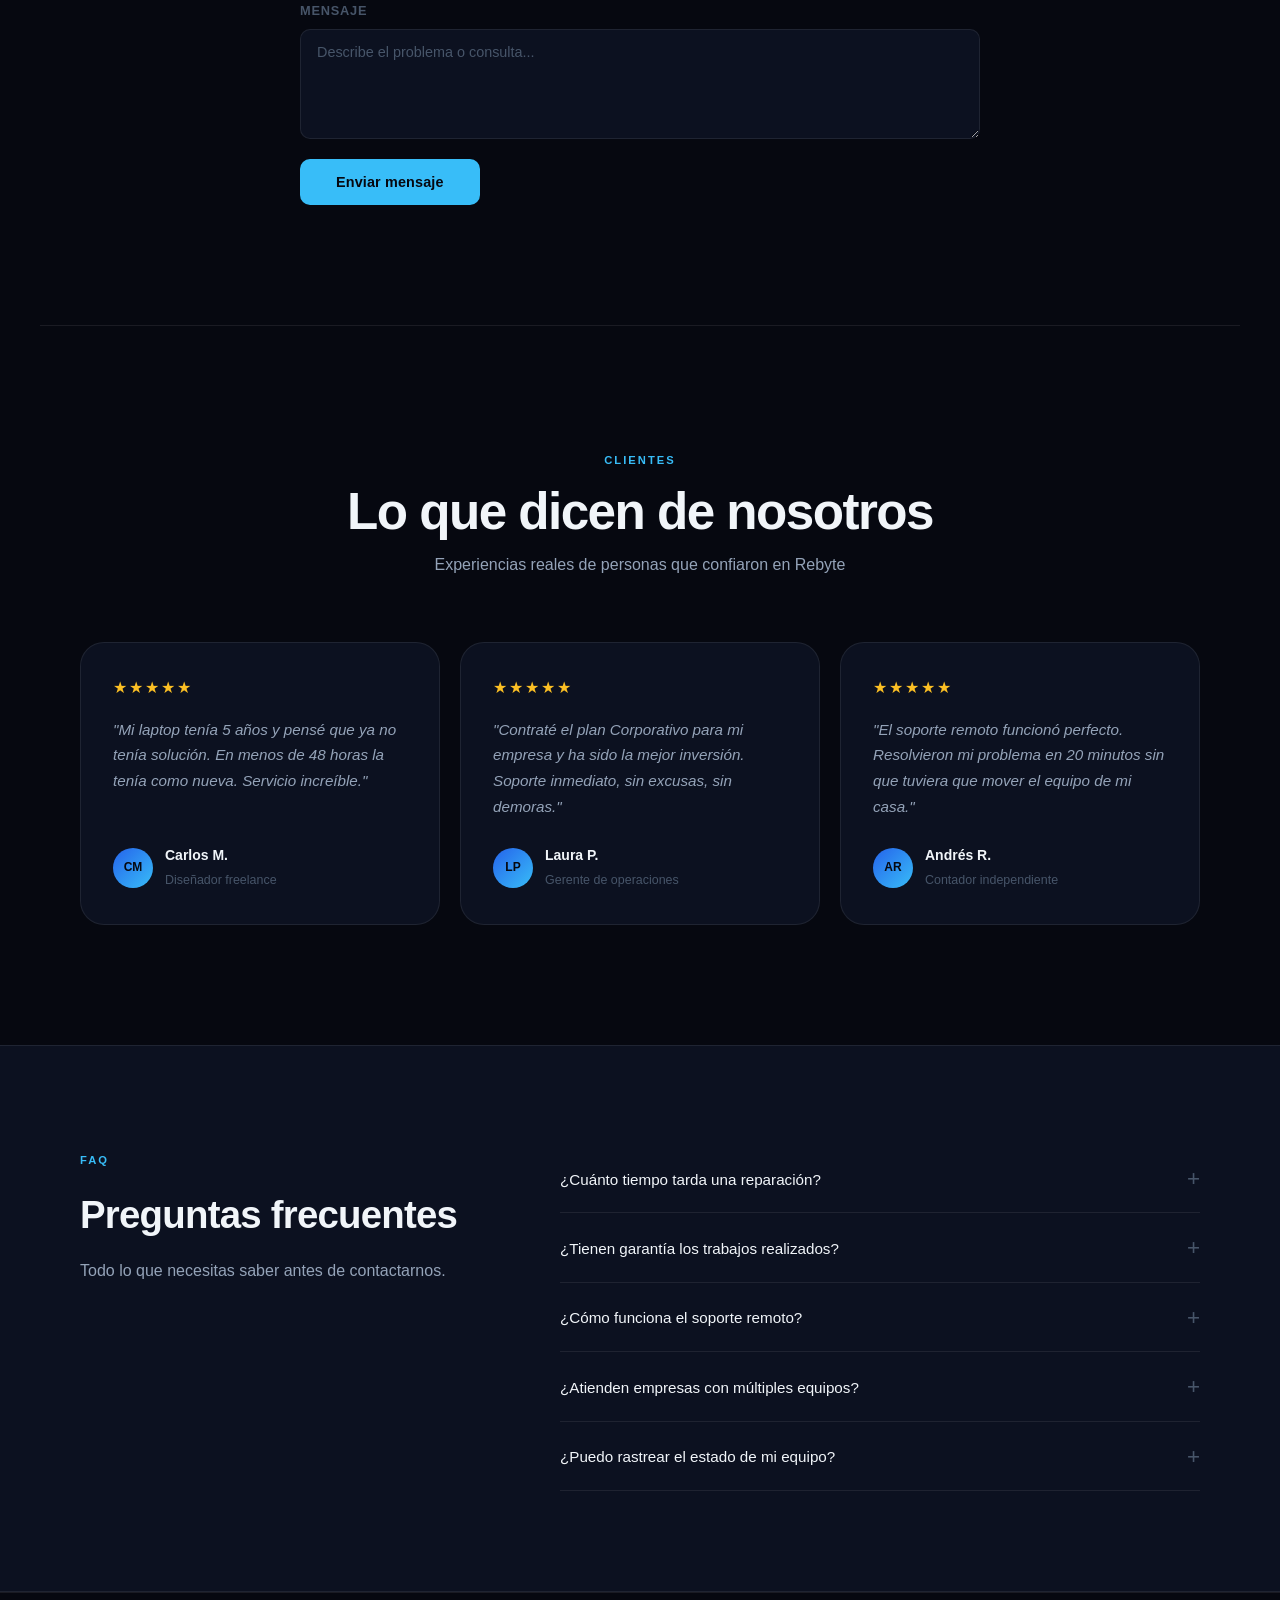
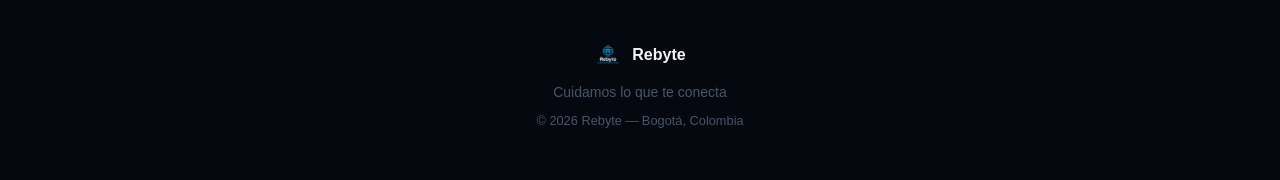
==== commit f94f6bd5: "agrega página nosotros y fix menú móvil" ====
--- a/index.html
+++ b/index.html
@@ -56,6 +56,7 @@
     <a href="#planes" class="nav-link">Planes</a>
     <a href="#seguimiento" class="nav-link">Seguimiento</a>
     <a href="#contacto" class="nav-link">Contacto</a>
+    <a href="nosotros.html" class="nav-link">Nosotros</a>
   </nav>
 
   <a href="https://wa.me/573153442706" class="header-cta" target="_blank" rel="noopener">
--- a/css/styles.css
+++ b/css/styles.css
@@ -1038,8 +1038,10 @@
     top: 72px;
     left: 0;
     right: 0;
+    z-index: 99;
     background: rgba(6,8,16,0.98);
     backdrop-filter: blur(20px);
+    -webkit-backdrop-filter: blur(20px);
     flex-direction: column;
     gap: 0;
     padding: 16px;
